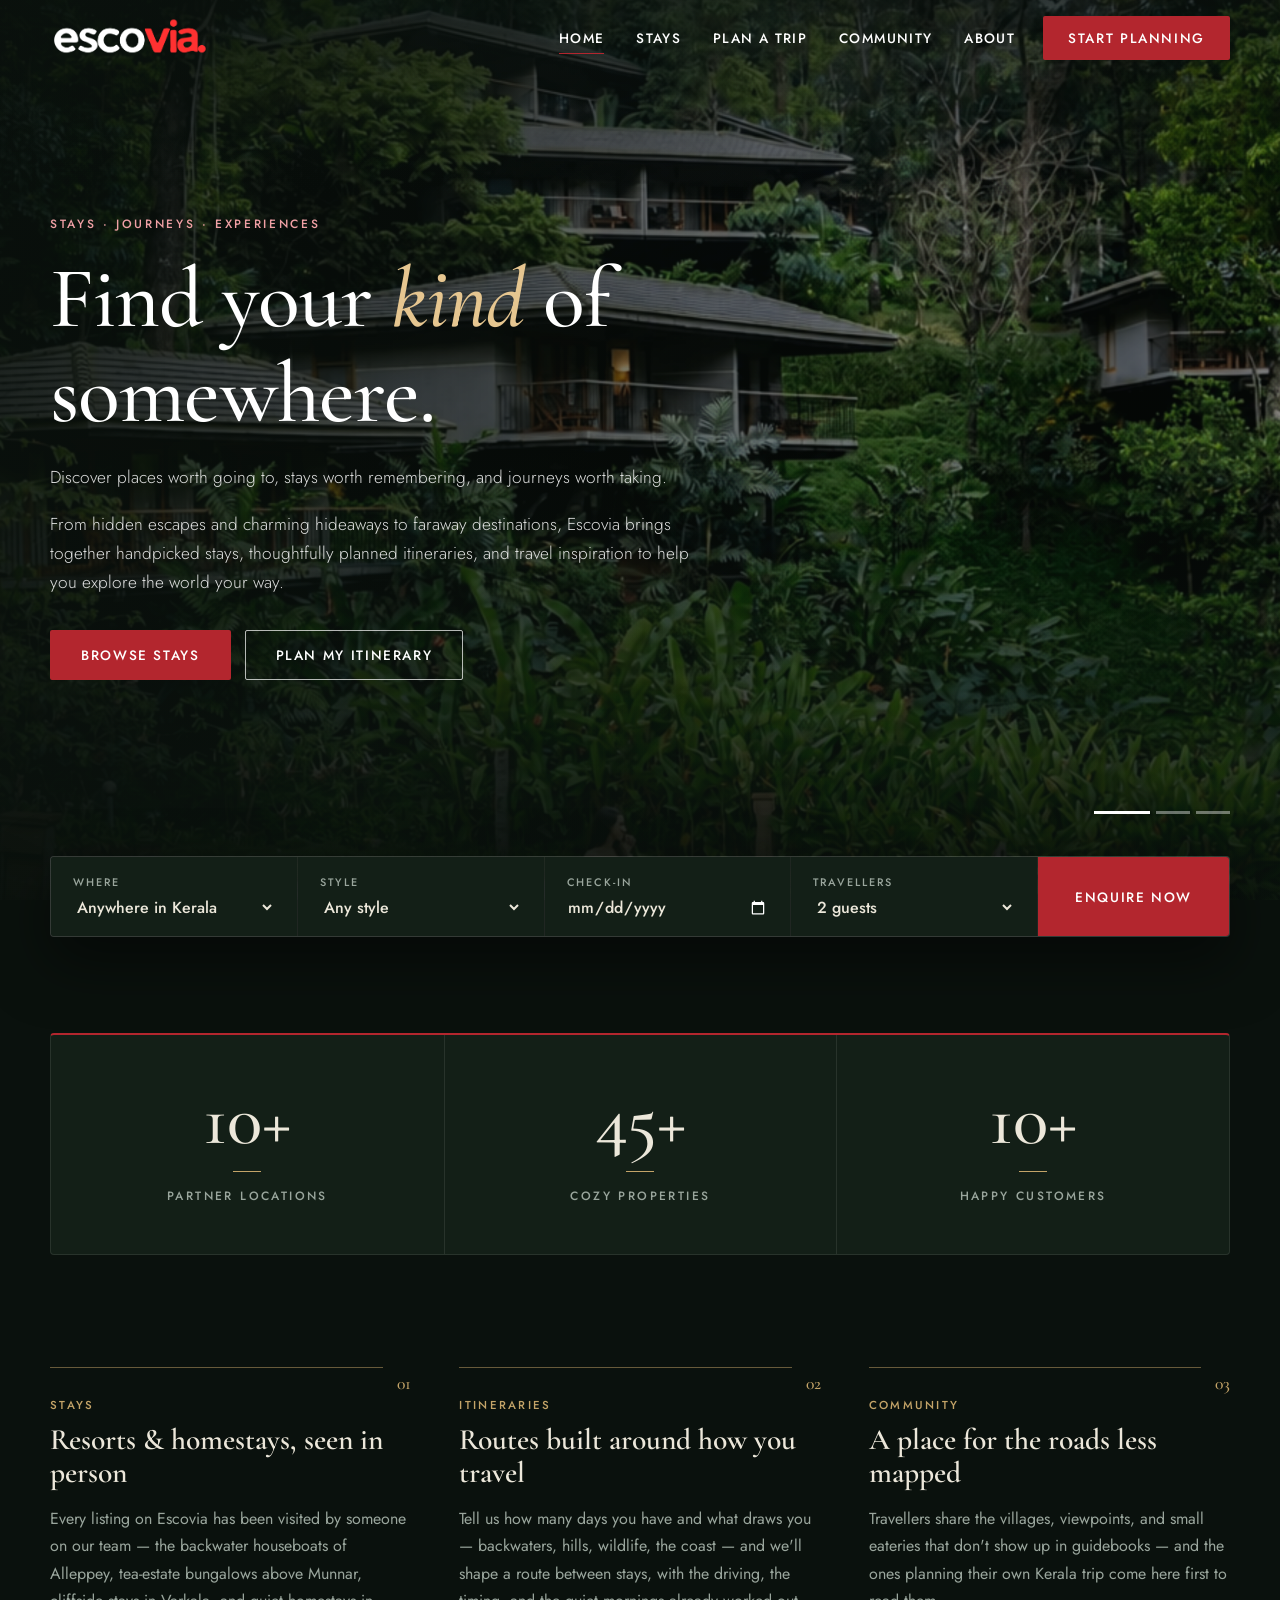
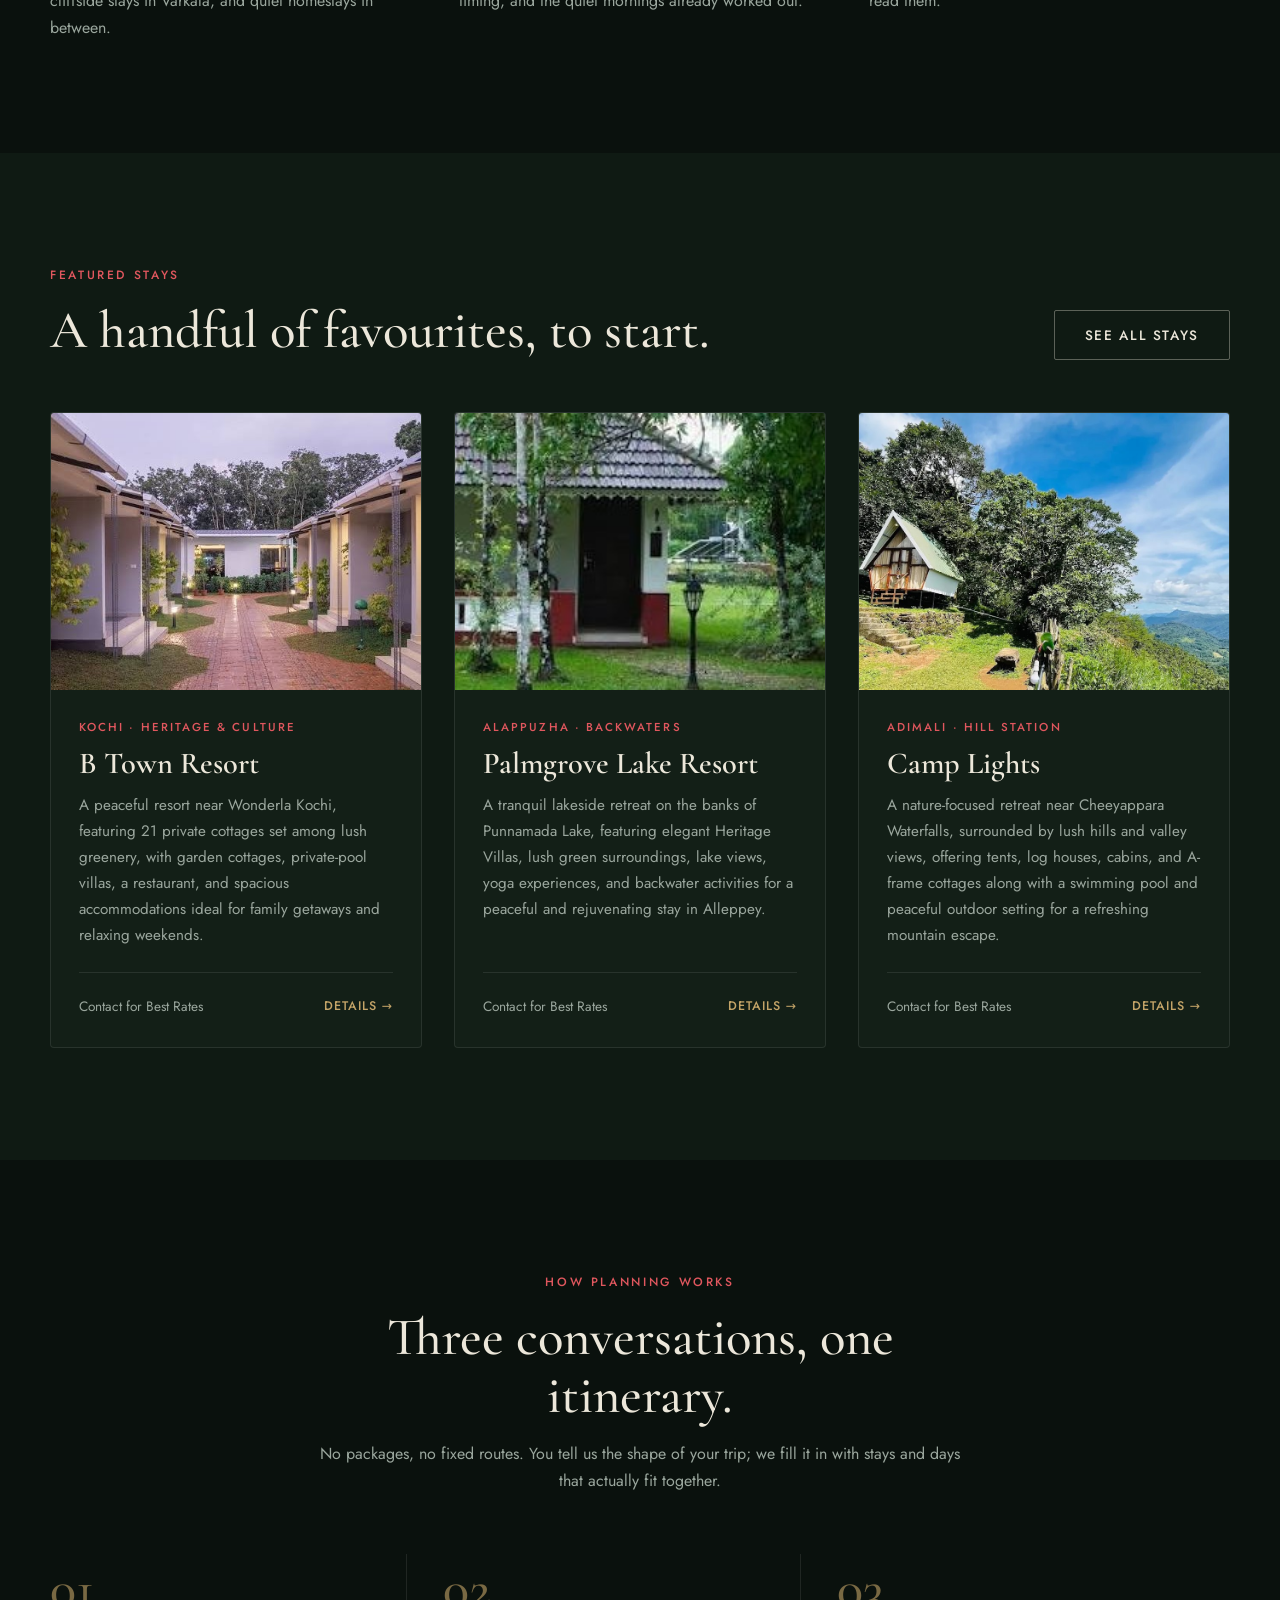
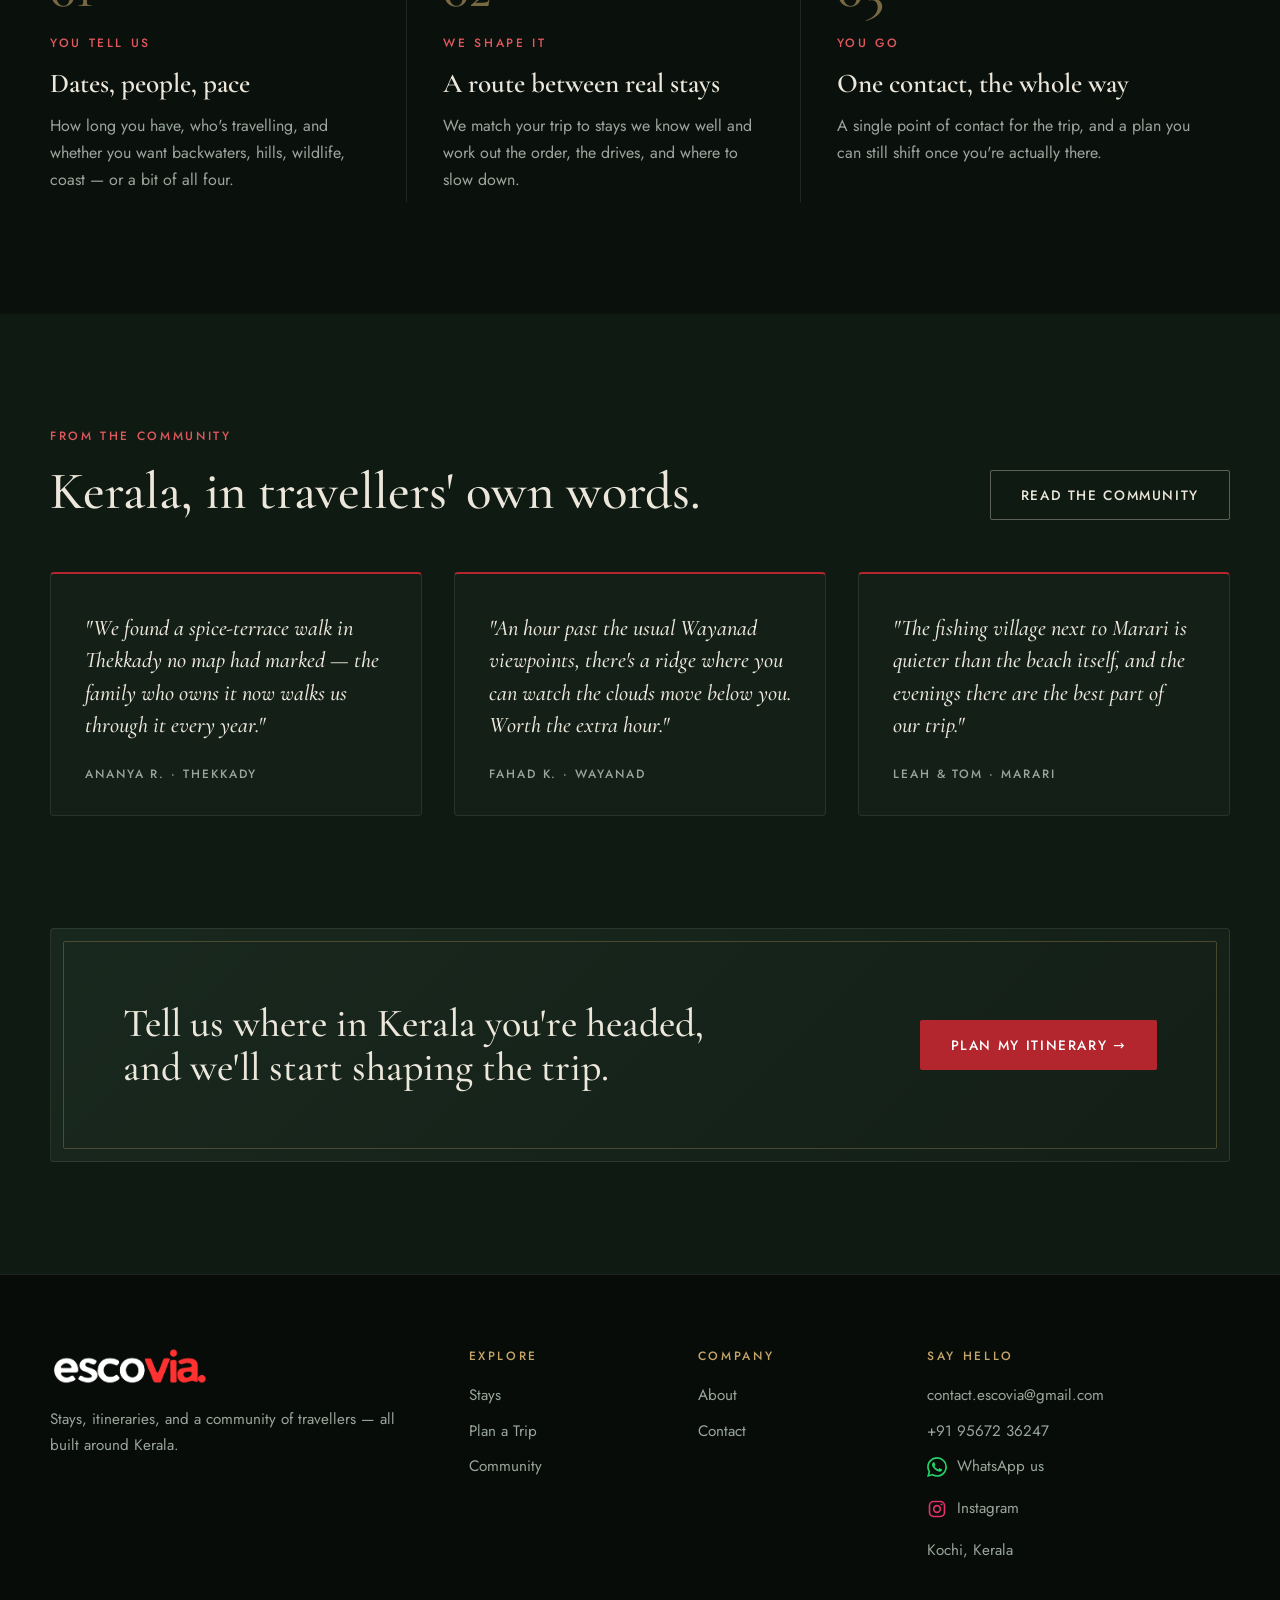
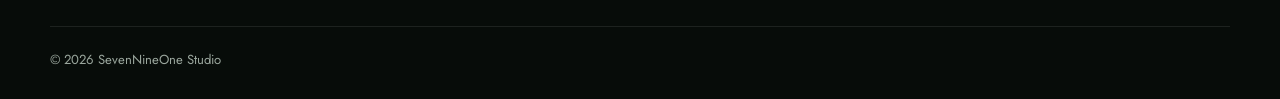
==== index.html @ 8c7f2c84 "Update index.html" ====
<!DOCTYPE html>
<html lang="en">
<head>
<meta charset="UTF-8">
<meta name="viewport" content="width=device-width, initial-scale=1.0">
<title>Escovia — Stays &amp; Itineraries Across Kerala</title>
<meta name="description" content="Handpicked resorts and stays across Kerala, itineraries planned around you, and a growing community of travellers sharing the state's unexplored corners.">
<meta name="theme-color" content="#0a110d">
<link rel="preconnect" href="https://fonts.googleapis.com">
<link rel="preconnect" href="https://fonts.gstatic.com" crossorigin>
<link href="https://fonts.googleapis.com/css2?family=Cormorant+Garamond:ital,wght@0,500;0,600;1,500&family=Jost:wght@400;500;600&display=swap" rel="stylesheet">
<link rel="stylesheet" href="style.css">
<script src="script.js" defer></script>
</head>
<body>

<header class="site-header" id="header">
  <div class="wrap bar">
    <a href="index.html" class="brand"><img src="images/navlogo2.png" alt="Escovia"></a>
    <nav aria-label="Main">
      <ul class="nav-links" id="nav-links">
        <li><a href="index.html" aria-current="page">Home</a></li>
        <li><a href="stays.html">Stays</a></li>
        <li><a href="plan.html">Plan a Trip</a></li>
        <li><a href="community.html">Community</a></li>
        <li><a href="about.html">About</a></li>
        <li class="only-mobile"><a href="plan.html">Start planning →</a></li>
      </ul>
    </nav>
    <a href="plan.html" class="btn btn-solid nav-cta">Start planning</a>
    <button class="nav-toggle" aria-expanded="false" aria-controls="nav-links" aria-label="Toggle menu"><span></span><span></span><span></span></button>
  </div>
</header>

<section class="hero">
  <div class="slides" aria-hidden="true">
    <div class="slide is-active"><img src="images/index1.png" alt="" fetchpriority="high"></div>
    <div class="slide"><img src="images/index2.png" alt="" loading="lazy"></div>
    <div class="slide"><img src="images/index3.png" alt="" loading="lazy"></div>
  </div>
  <div class="hero-shade"></div>

  <div class="wrap hero-copy">
    <p class="eyebrow">Stays · Journeys · Experiences</p>
    <h1>Find your <em>kind</em> of somewhere.</h1>
    <p class="lede">Discover places worth going to, stays worth remembering, and journeys worth taking.</p>
    <p class="lede">From hidden escapes and charming hideaways to faraway destinations, Escovia brings together handpicked stays, thoughtfully planned itineraries, and travel inspiration to help you explore the world your way.</p>
    <div class="actions">
      <a href="stays.html" class="btn btn-solid">Browse stays</a>
      <a href="plan.html" class="btn btn-outline-light">Plan my itinerary</a>
    </div>
  </div>

  <div class="dots" role="tablist" aria-label="Slideshow"></div>
</section>

<div class="wrap finder-wrap">
  <form class="finder" action="plan.html" method="get">
    <label>Where
      <select name="region">
        <option value="">Anywhere in Kerala</option>
        <option>Kochi</option><option>Alleppey</option><option>Munnar</option>
        <option>Kumarakom</option><option>Wayanad</option><option>Varkala</option>
        <option>Vagamon</option><option>Kasargod</option><option>Coorg</option>
        <option>Ooty</option><option>Kodaikanal</option>
      </select>
    </label>
    <label>Style
      <select name="style">
        <option value="">Any style</option>
        <option>Backwaters</option><option>Hills</option><option>Wildlife</option><option>Coast</option>
      </select>
    </label>
    <label>Check-in<input type="date" name="from"></label>
    <label>Travellers
      <select name="guests">
        <option>2 guests</option><option>3–4 guests</option><option>5–8 guests</option><option>9+ guests</option>
      </select>
    </label>
    <button type="submit" class="btn btn-solid">Enquire Now</button>
  </form>
</div>

<section class="stats-sec">
  <div class="wrap">
    <ul class="stats" aria-label="Escovia at a glance">
      <li><strong><span data-count="10">10</span>+</strong><small>Partner locations</small></li>
      <li><strong><span data-count="45">45</span>+</strong><small>Cozy properties</small></li>
      <li><strong><span data-count="10">10</span>+</strong><small>Happy customers</small></li>
    </ul>
  </div>
</section>

<section>
  <div class="wrap">
    <div class="pillars">
      <article class="pillar">
        <span class="num">01</span>
        <p class="tag">Stays</p>
        <h3>Resorts &amp; homestays, seen in person</h3>
        <p>Every listing on Escovia has been visited by someone on our team — the backwater houseboats of Alleppey, tea-estate bungalows above Munnar, cliffside stays in Varkala, and quiet homestays in between.</p>
      </article>
      <article class="pillar">
        <span class="num">02</span>
        <p class="tag">Itineraries</p>
        <h3>Routes built around how you travel</h3>
        <p>Tell us how many days you have and what draws you — backwaters, hills, wildlife, the coast — and we'll shape a route between stays, with the driving, the timing, and the quiet mornings already worked out.</p>
      </article>
      <article class="pillar">
        <span class="num">03</span>
        <p class="tag">Community</p>
        <h3>A place for the roads less mapped</h3>
        <p>Travellers share the villages, viewpoints, and small eateries that don't show up in guidebooks — and the ones planning their own Kerala trip come here first to read them.</p>
      </article>
    </div>
  </div>
</section>

<section class="tinted">
  <div class="wrap">
    <div class="sec-top">
      <div class="sec-head">
        <p class="eyebrow">Featured stays</p>
        <h2>A handful of favourites, to start.</h2>
      </div>
      <a href="stays.html" class="btn btn-outline">See all stays</a>
    </div>

    <div class="cards">
      <article class="card">
        <a href="stays.html" class="card-img"><img src="images/btwonindex.jpg" alt="B Town Resort" loading="lazy"></a>
        <div class="card-body">
          <p class="region">Kochi · Heritage &amp; Culture</p>
          <h3>B Town Resort</h3>
          <p>A peaceful resort near Wonderla Kochi, featuring 21 private cottages set among lush greenery, with garden cottages, private-pool villas, a restaurant, and spacious accommodations ideal for family getaways and relaxing weekends.</p>
          <div class="card-foot"><span>Contact for Best Rates</span><a href="stays.html">Details →</a></div>
        </div>
      </article>

      <article class="card">
        <a href="stays.html" class="card-img"><img src="images/palmgroveindex.jpg" alt="Palmgrove Lake Resort" loading="lazy"></a>
        <div class="card-body">
          <p class="region">Alappuzha · Backwaters</p>
          <h3>Palmgrove Lake Resort</h3>
          <p>A tranquil lakeside retreat on the banks of Punnamada Lake, featuring elegant Heritage Villas, lush green surroundings, lake views, yoga experiences, and backwater activities for a peaceful and rejuvenating stay in Alleppey.</p>
          <div class="card-foot"><span>Contact for Best Rates</span><a href="stays.html">Details →</a></div>
        </div>
      </article>

      <article class="card">
        <a href="stays.html" class="card-img"><img src="images/camplights.jpg" alt="Camp Lights" loading="lazy"></a>
        <div class="card-body">
          <p class="region">Adimali · Hill Station</p>
          <h3>Camp Lights</h3>
          <p>A nature-focused retreat near Cheeyappara Waterfalls, surrounded by lush hills and valley views, offering tents, log houses, cabins, and A-frame cottages along with a swimming pool and peaceful outdoor setting for a refreshing mountain escape.</p>
          <div class="card-foot"><span>Contact for Best Rates</span><a href="stays.html">Details →</a></div>
        </div>
      </article>
    </div>
  </div>
</section>

<section>
  <div class="wrap">
    <div class="sec-head center">
      <p class="eyebrow">How planning works</p>
      <h2>Three conversations, one itinerary.</h2>
      <p>No packages, no fixed routes. You tell us the shape of your trip; we fill it in with stays and days that actually fit together.</p>
    </div>

    <ol class="steps">
      <li>
        <p class="eyebrow">You tell us</p>
        <h3>Dates, people, pace</h3>
        <p>How long you have, who's travelling, and whether you want backwaters, hills, wildlife, coast — or a bit of all four.</p>
      </li>
      <li>
        <p class="eyebrow">We shape it</p>
        <h3>A route between real stays</h3>
        <p>We match your trip to stays we know well and work out the order, the drives, and where to slow down.</p>
      </li>
      <li>
        <p class="eyebrow">You go</p>
        <h3>One contact, the whole way</h3>
        <p>A single point of contact for the trip, and a plan you can still shift once you're actually there.</p>
      </li>
    </ol>
  </div>
</section>

<section class="tinted">
  <div class="wrap">
    <div class="sec-top">
      <div class="sec-head">
        <p class="eyebrow">From the community</p>
        <h2>Kerala, in travellers' own words.</h2>
      </div>
      <a href="community.html" class="btn btn-outline">Read the community</a>
    </div>

    <div class="stories">
      <figure class="story">
        <blockquote>"We found a spice-terrace walk in Thekkady no map had marked — the family who owns it now walks us through it every year."</blockquote>
        <figcaption>Ananya R. · Thekkady</figcaption>
      </figure>
      <figure class="story">
        <blockquote>"An hour past the usual Wayanad viewpoints, there's a ridge where you can watch the clouds move below you. Worth the extra hour."</blockquote>
        <figcaption>Fahad K. · Wayanad</figcaption>
      </figure>
      <figure class="story">
        <blockquote>"The fishing village next to Marari is quieter than the beach itself, and the evenings there are the best part of our trip."</blockquote>
        <figcaption>Leah &amp; Tom · Marari</figcaption>
      </figure>
    </div>
  </div>
</section>

<section class="cta-sec">
  <div class="wrap">
    <div class="cta">
      <h2>Tell us where in Kerala you're headed, and we'll start shaping the trip.</h2>
      <a href="plan.html" class="btn btn-solid">Plan my itinerary →</a>
    </div>
  </div>
</section>

<footer class="site-footer">
  <div class="wrap">
    <div class="foot-grid">
      <div>
        <img src="images/navlogo2.png" alt="Escovia" class="foot-logo">
        <p>Stays, itineraries, and a community of travellers — all built around Kerala.</p>
      </div>
      <div>
        <h4>Explore</h4>
        <ul>
          <li><a href="stays.html">Stays</a></li>
          <li><a href="plan.html">Plan a Trip</a></li>
          <li><a href="community.html">Community</a></li>
        </ul>
      </div>
      <div>
        <h4>Company</h4>
        <ul>
          <li><a href="about.html">About</a></li>
          <li><a href="about.html#contact">Contact</a></li>
        </ul>
      </div>
      <div>
        <h4>Say hello</h4>
        <ul>
          <li><a href="mailto:contact.escovia@gmail.com">contact.escovia@gmail.com</a></li>
          <li><a href="tel:+919567236247">+91 95672 36247</a></li>
          <li><a class="wa" href="https://wa.me/919567236247?text=Hi%20Escovia%2C%20I%27d%20like%20to%20plan%20a%20trip%20in%20Kerala." target="_blank" rel="noopener">WhatsApp us</a></li>
          <li><a class="ig" href="https://www.instagram.com/escovia.in/" target="_blank" rel="noopener noreferrer" aria-label="Escovia on Instagram">Instagram</a></li>
          <li>Kochi, Kerala</li>
        </ul>
      </div>
    </div>
    <div class="foot-bottom">© 2026 SevenNineOne Studio</div>
  </div>
</footer>

</body>
</html>
---- style.css ----
:root {
    color-scheme: dark;
    --bg: #0a110d;
    --bg-2: #0f1a13;
    --surface: #131f17;
    --surface-2: #19281e;
    --nav-dark: rgba(10, 17, 13, .96);
    --text: #ece7da;
    --muted: #9aa69d;
    --line: rgba(255, 255, 255, .09);
    --gold: #c4a468;
    --crimson: #b3262e;
    --crimson-dk: #8f1d24;
    --red-text: #e0575e;
    --serif: "Cormorant Garamond", Georgia, serif;
    --sans: "Jost", system-ui, -apple-system, "Segoe UI", sans-serif;
    --ease: cubic-bezier(.2, .7, .2, 1);
    --header-h: 76px;
  }
  
  *, *::before, *::after { box-sizing: border-box; }
  html { -webkit-text-size-adjust: 100%; scroll-behavior: smooth; scroll-padding-top: var(--header-h); }
  body { margin: 0; overflow-x: clip; font: 400 1rem/1.7 var(--sans); color: var(--text); background: var(--bg); -webkit-font-smoothing: antialiased; }
  [hidden] { display: none !important; }
  img { display: block; max-width: 100%; }
  a { color: inherit; text-decoration: none; }
  ul, ol { list-style: none; margin: 0; padding: 0; }
  h1, h2, h3, h4, p, figure, blockquote { margin: 0; }
  h1, h2, h3 { font-family: var(--serif); font-weight: 600; line-height: 1.1; color: var(--text); overflow-wrap: break-word; }
  p + p { margin-top: 1em; }
  section { padding: clamp(56px, 9vw, 112px) 0; }
  .wrap { width: min(1180px, 100% - 40px); margin-inline: auto; }
  :focus-visible { outline: 2px solid var(--gold); outline-offset: 3px; }
  
  .eyebrow { font-size: .75rem; font-weight: 500; letter-spacing: .22em; text-transform: uppercase; color: var(--red-text); margin-bottom: 1rem; }
  .tag { font-size: .72rem; font-weight: 500; letter-spacing: .2em; text-transform: uppercase; color: var(--gold); }
  
  /* ---------- Buttons ---------- */
  .btn { display: inline-flex; align-items: center; justify-content: center; padding: 14px 30px; font: 500 .85rem var(--sans); letter-spacing: .12em; text-transform: uppercase; border: 1px solid transparent; border-radius: 2px; cursor: pointer; transition: background .3s, color .3s, border-color .3s, transform .3s var(--ease); }
  .btn:hover { transform: translateY(-2px); }
  .btn-solid { background: var(--crimson); color: #fff; }
  .btn-solid:hover { background: var(--crimson-dk); }
  .btn-outline { border-color: rgba(236, 231, 218, .35); color: var(--text); }
  .btn-outline:hover { background: var(--text); border-color: var(--text); color: var(--bg); }
  .btn-outline-light { border-color: rgba(255, 255, 255, .7); color: #fff; }
  .btn-outline-light:hover { background: #fff; color: var(--bg); }
  .text-link { color: var(--gold); border-bottom: 1px solid rgba(196, 164, 104, .4); transition: color .3s, border-color .3s; }
  .text-link:hover { color: #fff; border-color: #fff; }
  
  /* ---------- Header: transparent over the hero, dark after scrolling ---------- */
  .site-header { position: fixed; inset: 0 0 auto; z-index: 50; background: transparent; border-bottom: 1px solid transparent; transition: background .4s var(--ease), box-shadow .4s, border-color .4s; }
  .site-header.solid, .site-header.menu-open { background: var(--nav-dark); -webkit-backdrop-filter: blur(10px); backdrop-filter: blur(10px); border-bottom-color: rgba(196, 164, 104, .22); box-shadow: 0 8px 24px rgba(0, 0, 0, .35); }
  .bar { display: flex; align-items: center; gap: 28px; height: var(--header-h); }
  .brand { flex: none; }
  .brand img { height: 42px; width: auto; }
  nav { margin-left: auto; }
  .nav-links { display: flex; gap: 32px; }
  .nav-links a { position: relative; font-size: .85rem; font-weight: 500; letter-spacing: .1em; text-transform: uppercase; color: #fff; padding: 6px 0; white-space: nowrap; }
  .nav-links a::after { content: ""; position: absolute; left: 0; bottom: 0; width: 100%; height: 1px; background: var(--crimson); transform: scaleX(0); transform-origin: left; transition: transform .4s var(--ease); }
  .nav-links a:hover::after, .nav-links a[aria-current]::after { transform: scaleX(1); }
  .nav-cta { flex: none; padding: 11px 24px; }
  .only-mobile { display: none; }
  .nav-toggle { display: none; margin-left: auto; width: 44px; height: 44px; background: none; border: 0; cursor: pointer; }
  .nav-toggle span { display: block; width: 24px; height: 2px; margin: 5px auto; background: #fff; transition: transform .3s var(--ease), opacity .3s; }
  .nav-toggle[aria-expanded="true"] span:nth-child(1) { transform: translateY(7px) rotate(45deg); }
  .nav-toggle[aria-expanded="true"] span:nth-child(2) { opacity: 0; }
  .nav-toggle[aria-expanded="true"] span:nth-child(3) { transform: translateY(-7px) rotate(-45deg); }
  
  /* ---------- Home hero ---------- */
  .hero { position: relative; isolation: isolate; min-height: 100vh; min-height: 100svh; padding: calc(var(--header-h) + 48px) 0 130px; display: flex; flex-direction: column; justify-content: center; color: #fff; background: var(--bg); overflow: hidden; }
  .slides, .slide, .slide img { position: absolute; inset: 0; width: 100%; height: 100%; }
  .slides { overflow: hidden; }
  .slide { opacity: 0; overflow: hidden; transition: opacity 1.6s ease; }
  .slide img { object-fit: cover; object-position: center; }
  .slide.is-active { opacity: 1; z-index: 1; }
  .slide.is-active img { animation: drift 10s ease-out forwards; }
  @keyframes drift { from { transform: scale(1); } to { transform: scale(1.12); } }
  .hero-shade { position: absolute; inset: 0; z-index: 2; pointer-events: none; background: linear-gradient(180deg, rgba(10,17,13,.7), transparent 22%), linear-gradient(90deg, rgba(10,17,13,.88), rgba(10,17,13,.4) 70%), linear-gradient(0deg, rgba(10,17,13,.9), transparent 50%); }
  .hero > .wrap { position: relative; z-index: 3; }
  .hero-copy > * { max-width: 660px; animation: rise 1s var(--ease) both; }
  .hero-copy > :nth-child(2) { animation-delay: .1s; }
  .hero-copy > :nth-child(3) { animation-delay: .2s; }
  .hero-copy > :nth-child(4) { animation-delay: .3s; }
  .hero-copy > :nth-child(5) { animation-delay: .4s; }
  @keyframes rise { from { opacity: 0; transform: translateY(26px); } }
  .hero .eyebrow { color: #f0a0a5; }
  .hero h1 { color: #fff; font-size: clamp(2.4rem, 7vw, 5.4rem); font-weight: 500; letter-spacing: -.01em; margin-bottom: 1.4rem; }
  .hero h1 em { color: #e6c690; }
  .lede { font-size: 1.08rem; color: rgba(255, 255, 255, .86); font-weight: 300; }
  .actions { display: flex; flex-wrap: wrap; gap: 14px; margin-top: 2rem; }
  
  .dots { position: absolute; z-index: 4; right: max(20px, calc((100% - 1180px) / 2)); bottom: 74px; display: flex; gap: 6px; }
  .dots button { width: 34px; height: 27px; padding: 12px 0; border: 0; background: rgba(255, 255, 255, .4); background-clip: content-box; cursor: pointer; transition: width .4s var(--ease), background .3s; }
  .dots button.is-active { width: 56px; background: #fff; background-clip: content-box; }
  
  /* ---------- Finder bar (in the page flow, overlapping the hero) ---------- */
  .finder-wrap { position: relative; z-index: 5; margin-top: -44px; }
  .finder { display: grid; grid-template-columns: repeat(4, minmax(0, 1fr)) auto; gap: 1px; background: var(--line); border: 1px solid var(--line); border-radius: 4px; box-shadow: 0 24px 60px rgba(0, 0, 0, .5); overflow: hidden; }
  .finder label { display: flex; flex-direction: column; gap: 4px; min-width: 0; padding: 16px 22px; background: var(--surface); font-size: .68rem; font-weight: 500; letter-spacing: .18em; text-transform: uppercase; color: var(--muted); }
  .finder select, .finder input { width: 100%; min-width: 0; border: 0; padding: 0; font: 500 1rem var(--sans); color: var(--text); background: transparent; letter-spacing: 0; text-transform: none; outline: none; }
  .finder select option { background: var(--surface); color: var(--text); }
  .finder .btn { border-radius: 0; padding-inline: 36px; }
  
  /* ---------- Stats ---------- */
  .stats-sec { padding: clamp(56px, 8vw, 96px) 0 0; }
  .stats { display: grid; grid-template-columns: repeat(3, 1fr); background: var(--surface); border: 1px solid var(--line); border-top: 2px solid var(--crimson); border-radius: 4px; }
  .stats li { padding: clamp(24px, 4vw, 48px) 16px; text-align: center; }
  .stats li + li { border-left: 1px solid var(--line); }
  .stats strong { display: block; font: 500 clamp(2.2rem, 6vw, 4.6rem)/1 var(--serif); color: var(--text); }
  .stats strong::after { content: ""; display: block; width: 28px; height: 1px; margin: 14px auto 0; background: var(--gold); }
  .stats small { display: block; margin-top: 14px; font-size: .75rem; font-weight: 500; letter-spacing: .2em; text-transform: uppercase; color: var(--muted); }
  
  /* ---------- Pillars ---------- */
  .pillars { display: grid; grid-template-columns: repeat(auto-fit, minmax(min(270px, 100%), 1fr)); gap: 48px; }
  .pillar { position: relative; padding-top: 28px; border-top: 1px solid rgba(196, 164, 104, .5); }
  .num { position: absolute; top: -1px; right: 0; padding: 6px 0 0 14px; font: 500 1.1rem var(--serif); color: var(--gold); background: var(--bg); }
  .pillar h3 { font-size: 1.85rem; margin: .5rem 0 1rem; }
  .pillar p:last-child { color: var(--muted); }
  
  /* ---------- Section headings ---------- */
  .tinted { background: var(--bg-2); }
  .sec-top { display: flex; justify-content: space-between; align-items: flex-end; gap: 24px; flex-wrap: wrap; margin-bottom: 52px; }
  .sec-head h2 { font-size: clamp(2rem, 4.5vw, 3.3rem); font-weight: 500; }
  .sec-head p:last-child:not(.eyebrow) { color: var(--muted); margin-top: 1rem; }
  .sec-head.center { text-align: center; max-width: 640px; margin: 0 auto 60px; }
  
  /* ---------- Cards ---------- */
  .cards { display: grid; grid-template-columns: repeat(auto-fit, minmax(min(300px, 100%), 1fr)); gap: 32px; }
  .card { display: flex; flex-direction: column; background: var(--surface); border: 1px solid var(--line); border-radius: 4px; overflow: hidden; transition: transform .5s var(--ease), box-shadow .5s var(--ease), border-color .5s; }
  .card:hover { transform: translateY(-8px); border-color: rgba(196, 164, 104, .4); box-shadow: 0 24px 50px rgba(0, 0, 0, .45); }
  .card-img { display: block; aspect-ratio: 4 / 3; overflow: hidden; }
  .card-img img { width: 100%; height: 100%; object-fit: cover; transition: transform 1s var(--ease); }
  .card:hover .card-img img { transform: scale(1.07); }
  .card-body { display: flex; flex-direction: column; flex: 1; padding: 28px; }
  .region { font-size: .72rem; font-weight: 500; letter-spacing: .18em; text-transform: uppercase; color: var(--red-text); margin-bottom: .6rem; }
  .card h3 { font-size: 1.9rem; margin-bottom: .8rem; }
  .card-body > p:not(.region) { color: var(--muted); font-size: .95rem; margin-bottom: 24px; }
  .card-foot { margin-top: auto; padding-top: 22px; display: flex; justify-content: space-between; align-items: center; gap: 12px; font-size: .85rem; border-top: 1px solid var(--line); }
  .card-foot span { color: var(--muted); }
  .card-foot a { font-weight: 500; letter-spacing: .08em; text-transform: uppercase; font-size: .78rem; color: var(--gold); white-space: nowrap; transition: color .3s; }
  .card-foot a:hover { color: #fff; }
  
  /* ---------- Steps ---------- */
  .steps { display: grid; grid-template-columns: repeat(auto-fit, minmax(min(250px, 100%), 1fr)); counter-reset: s; }
  .steps li { counter-increment: s; position: relative; padding: 8px 36px 8px 0; margin-right: 36px; border-right: 1px solid var(--line); }
  .steps li:last-child { border: 0; margin: 0; }
  .steps li::before { content: counter(s, decimal-leading-zero); display: block; font: 500 3.4rem/1 var(--serif); color: var(--gold); opacity: .6; margin-bottom: 1rem; }
  .steps h3 { font-size: 1.7rem; margin-bottom: .8rem; }
  .steps p:last-child { color: var(--muted); }
  
  /* ---------- Stories ---------- */
  .stories { display: grid; grid-template-columns: repeat(auto-fit, minmax(min(280px, 100%), 1fr)); gap: 32px; }
  .story { padding: 38px 34px 30px; background: var(--surface); border: 1px solid var(--line); border-top: 2px solid var(--crimson); border-radius: 4px; }
  .story blockquote { font: italic 500 1.4rem/1.45 var(--serif); color: var(--text); }
  .story figcaption { margin-top: 1.4rem; font-size: .75rem; font-weight: 500; letter-spacing: .16em; text-transform: uppercase; color: var(--muted); }
  .listing .story { transition: transform .5s var(--ease), border-color .5s; animation: rise .6s var(--ease) backwards; }
  .listing .story:hover { transform: translateY(-6px); border-color: rgba(196, 164, 104, .4); }
  
  /* ---------- CTA ---------- */
  .cta-sec { padding-top: 0; background: var(--bg-2); }
  .cta { display: flex; align-items: center; justify-content: space-between; gap: 32px; flex-wrap: wrap; padding: clamp(32px, 6vw, 72px); background: linear-gradient(135deg, var(--surface-2), var(--surface)); border: 1px solid var(--line); border-radius: 4px; position: relative; }
  .cta::after { content: ""; position: absolute; inset: 12px; border: 1px solid rgba(196, 164, 104, .3); border-radius: 2px; pointer-events: none; }
  .cta h2 { max-width: 640px; font-size: clamp(1.6rem, 3.4vw, 2.5rem); font-weight: 500; }
  
  /* ---------- Footer ---------- */
  .site-footer { background: #070c09; color: var(--muted); padding: 72px 0 28px; font-size: .95rem; border-top: 1px solid var(--line); }
  .foot-grid { display: grid; grid-template-columns: 2fr 1fr 1fr 1.6fr; gap: 40px; }
  .foot-logo { height: 42px; width: auto; margin-bottom: 18px; }
  .site-footer h4 { margin-bottom: 18px; font: 500 .75rem var(--sans); letter-spacing: .22em; text-transform: uppercase; color: var(--gold); }
  .site-footer li { margin-bottom: 10px; overflow-wrap: anywhere; }
  .site-footer a { transition: color .3s; }
  .site-footer a:hover { color: #fff; }
  .foot-bottom { margin-top: 52px; padding-top: 22px; border-top: 1px solid var(--line); font-size: .82rem; }
  
  /* ---------- WhatsApp link (icon drawn in CSS) ---------- */
  .wa { display: inline-flex; align-items: center; gap: 10px; }
  .wa::before { content: ""; width: 20px; height: 20px; flex: none; background: #25d366; transition: transform .3s var(--ease);
    -webkit-mask: url("data:image/svg+xml;utf8,%3Csvg xmlns='http://www.w3.org/2000/svg' viewBox='0 0 24 24'%3E%3Cpath d='M17.472 14.382c-.297-.149-1.758-.867-2.03-.967-.273-.099-.471-.148-.67.15-.197.297-.767.966-.94 1.164-.173.199-.347.223-.644.075-.297-.15-1.255-.463-2.39-1.475-.883-.788-1.48-1.761-1.653-2.059-.173-.297-.018-.458.13-.606.134-.133.298-.347.446-.52.149-.174.198-.298.298-.497.099-.198.05-.371-.025-.52-.075-.149-.669-1.612-.916-2.207-.242-.579-.487-.5-.669-.51-.173-.008-.371-.01-.57-.01-.198 0-.52.074-.792.372-.272.297-1.04 1.016-1.04 2.479 0 1.462 1.065 2.875 1.213 3.074.149.198 2.096 3.2 5.077 4.487.709.306 1.262.489 1.694.625.712.227 1.36.195 1.871.118.571-.085 1.758-.719 2.006-1.413.248-.694.248-1.289.173-1.413-.074-.124-.272-.198-.57-.347m-5.421 7.403h-.004a9.87 9.87 0 01-5.031-1.378l-.361-.214-3.741.982.998-3.648-.235-.374a9.86 9.86 0 01-1.51-5.26c.001-5.45 4.436-9.884 9.888-9.884 2.64 0 5.122 1.03 6.988 2.898a9.825 9.825 0 012.893 6.994c-.003 5.45-4.437 9.884-9.885 9.884m8.413-18.297A11.815 11.815 0 0012.05 0C5.495 0 .16 5.335.157 11.892c0 2.096.547 4.142 1.588 5.945L.057 24l6.305-1.654a11.882 11.882 0 005.683 1.448h.005c6.554 0 11.89-5.335 11.893-11.893a11.821 11.821 0 00-3.48-8.413Z'/%3E%3C/svg%3E") center / contain no-repeat;
    mask: url("data:image/svg+xml;utf8,%3Csvg xmlns='http://www.w3.org/2000/svg' viewBox='0 0 24 24'%3E%3Cpath d='M17.472 14.382c-.297-.149-1.758-.867-2.03-.967-.273-.099-.471-.148-.67.15-.197.297-.767.966-.94 1.164-.173.199-.347.223-.644.075-.297-.15-1.255-.463-2.39-1.475-.883-.788-1.48-1.761-1.653-2.059-.173-.297-.018-.458.13-.606.134-.133.298-.347.446-.52.149-.174.198-.298.298-.497.099-.198.05-.371-.025-.52-.075-.149-.669-1.612-.916-2.207-.242-.579-.487-.5-.669-.51-.173-.008-.371-.01-.57-.01-.198 0-.52.074-.792.372-.272.297-1.04 1.016-1.04 2.479 0 1.462 1.065 2.875 1.213 3.074.149.198 2.096 3.2 5.077 4.487.709.306 1.262.489 1.694.625.712.227 1.36.195 1.871.118.571-.085 1.758-.719 2.006-1.413.248-.694.248-1.289.173-1.413-.074-.124-.272-.198-.57-.347m-5.421 7.403h-.004a9.87 9.87 0 01-5.031-1.378l-.361-.214-3.741.982.998-3.648-.235-.374a9.86 9.86 0 01-1.51-5.26c.001-5.45 4.436-9.884 9.888-9.884 2.64 0 5.122 1.03 6.988 2.898a9.825 9.825 0 012.893 6.994c-.003 5.45-4.437 9.884-9.885 9.884m8.413-18.297A11.815 11.815 0 0012.05 0C5.495 0 .16 5.335.157 11.892c0 2.096.547 4.142 1.588 5.945L.057 24l6.305-1.654a11.882 11.882 0 005.683 1.448h.005c6.554 0 11.89-5.335 11.893-11.893a11.821 11.821 0 00-3.48-8.413Z'/%3E%3C/svg%3E") center / contain no-repeat; }
  .wa:hover::before { transform: scale(1.12); }
  
  /* ---------- Scroll reveal ---------- */
  .reveal { opacity: 0; transform: translateY(28px); transition: opacity .9s var(--ease), transform .9s var(--ease); }
  .reveal.in { opacity: 1; transform: none; }
  .cards .reveal:nth-child(2), .pillars .reveal:nth-child(2), .stories .reveal:nth-child(2), .steps .reveal:nth-child(2) { transition-delay: .12s; }
  .cards .reveal:nth-child(3), .pillars .reveal:nth-child(3), .stories .reveal:nth-child(3), .steps .reveal:nth-child(3) { transition-delay: .24s; }
  
  /* ---------- Inner page hero + filters ---------- */
  .page-hero { padding: calc(var(--header-h) + 90px) 0 72px; background: radial-gradient(ellipse at 85% 0%, rgba(179, 38, 46, .18), transparent 55%), radial-gradient(ellipse at 10% 100%, rgba(196, 164, 104, .1), transparent 50%), var(--bg-2); border-bottom: 1px solid var(--line); }
  .page-hero h1 { font-size: clamp(2.1rem, 5.5vw, 4.4rem); font-weight: 500; max-width: 820px; margin-bottom: 1.2rem; }
  .page-hero .lede { max-width: 600px; }
  .filter-bar { padding: 28px 0 0; }
  .chip-row { display: flex; flex-wrap: wrap; gap: 10px; }
  .chip { padding: 10px 18px; font: 500 .75rem var(--sans); letter-spacing: .12em; text-transform: uppercase; color: var(--muted); background: transparent; border: 1px solid var(--line); border-radius: 99px; cursor: pointer; transition: color .3s, border-color .3s, background .3s; }
  .chip:hover { color: var(--text); border-color: rgba(196, 164, 104, .55); }
  .chip[aria-pressed="true"] { background: var(--crimson); border-color: var(--crimson); color: #fff; }
  .listing { padding-top: 0; }
  .result-count { margin: 36px 0 28px; font-size: .78rem; font-weight: 500; letter-spacing: .18em; text-transform: uppercase; color: var(--muted); }
  .listing .card { animation: rise .6s var(--ease) backwards; }
  
  /* ---------- Forms ---------- */
  .form-card { padding: clamp(24px, 4vw, 48px); background: var(--surface); border: 1px solid var(--line); border-top: 2px solid var(--crimson); border-radius: 4px; min-width: 0; }
  .form-card form { display: grid; gap: 28px; }
  .form-title { font-size: 1.7rem; font-weight: 500; }
  .field-row { display: grid; grid-template-columns: repeat(2, minmax(0, 1fr)); gap: 28px; }
  .field { display: flex; flex-direction: column; gap: 6px; min-width: 0; margin: 0; padding: 0; border: 0; }
  .field label, .field legend { padding: 0; font-size: .7rem; font-weight: 500; letter-spacing: .18em; text-transform: uppercase; color: var(--muted); }
  .field input:not([type="checkbox"]), .field select, .field textarea { width: 100%; min-width: 0; padding: 10px 0; font: 400 1rem var(--sans); color: var(--text); background: transparent; border: 0; border-bottom: 1px solid rgba(255, 255, 255, .18); border-radius: 0; outline: none; transition: border-color .3s; }
  .field textarea { resize: vertical; min-height: 96px; line-height: 1.6; }
  .field input::placeholder, .field textarea::placeholder { color: rgba(154, 166, 157, .55); }
  .field input:focus, .field select:focus, .field textarea:focus { border-bottom-color: var(--gold); }
  .field select option { background: var(--surface); color: var(--text); }
  .field input:user-invalid { border-bottom-color: var(--red-text); }
  .opts { display: flex; flex-wrap: wrap; gap: 10px; margin-top: 6px; }
  .opt { position: relative; cursor: pointer; }
  .opt input { position: absolute; opacity: 0; inset: 0; margin: 0; cursor: pointer; }
  .opt span { display: inline-block; padding: 10px 18px; font-size: .78rem; font-weight: 500; letter-spacing: .1em; text-transform: uppercase; color: var(--muted); border: 1px solid var(--line); border-radius: 99px; transition: color .3s, border-color .3s, background .3s; }
  .opt:hover span { color: var(--text); border-color: rgba(196, 164, 104, .55); }
  .opt input:checked + span { background: var(--crimson); border-color: var(--crimson); color: #fff; }
  .opt input:focus-visible + span { outline: 2px solid var(--gold); outline-offset: 3px; }
  .form-actions { display: flex; align-items: center; gap: 20px; flex-wrap: wrap; margin-top: 4px; }
  .form-actions .btn:disabled { opacity: .6; cursor: wait; transform: none; }
  .form-status { font-size: .9rem; color: var(--muted); }
  .form-status.error { color: var(--red-text); }
  .hp { position: absolute; left: -9999px; width: 1px; height: 1px; opacity: 0; }
  .thanks { text-align: center; padding: clamp(24px, 5vw, 56px) 0; }
  .tick { display: inline-grid; place-items: center; width: 56px; height: 56px; margin-bottom: 20px; font-size: 1.4rem; color: var(--gold); border: 1px solid var(--gold); border-radius: 50%; }
  .thanks h2 { font-size: clamp(1.8rem, 3.5vw, 2.4rem); font-weight: 500; margin-bottom: 1rem; }
  .thanks p { max-width: 460px; margin: 0 auto 28px; color: var(--muted); }
  .thanks p a, .side-note a { color: var(--gold); }
  .thanks p a:hover, .side-note a:hover { color: #fff; }
  
  /* ---------- Plan a trip ---------- */
  .plan-sec { padding-top: clamp(40px, 7vw, 80px); }
  .plan-grid { display: grid; grid-template-columns: minmax(0, 1.25fr) minmax(0, .75fr); gap: clamp(36px, 6vw, 80px); align-items: start; }
  .plan-side { position: sticky; top: calc(var(--header-h) + 32px); }
  .plan-steps { counter-reset: p; margin: 8px 0 36px; }
  .plan-steps li { counter-increment: p; position: relative; padding: 0 0 32px 56px; }
  .plan-steps li::before { content: counter(p, decimal-leading-zero); position: absolute; left: 0; top: 0; font: 500 1.5rem/1 var(--serif); color: var(--gold); }
  .plan-steps li:not(:last-child)::after { content: ""; position: absolute; left: 12px; top: 34px; bottom: 6px; width: 1px; background: linear-gradient(var(--gold), transparent); opacity: .45; }
  .plan-steps h3 { font-size: 1.5rem; font-weight: 500; margin-bottom: .4rem; }
  .plan-steps p { color: var(--muted); font-size: .95rem; }
  .side-note { padding-top: 24px; border-top: 1px solid var(--line); font-size: .9rem; color: var(--muted); overflow-wrap: anywhere; }
  .side-note .wa { margin-top: 6px; font-weight: 500; }
  
  /* ---------- Community + About ---------- */
  .split { display: grid; grid-template-columns: repeat(2, minmax(0, 1fr)); gap: clamp(36px, 6vw, 80px); align-items: start; }
  .split-contact { grid-template-columns: minmax(0, .9fr) minmax(0, 1.1fr); }
  .split-title { font-size: clamp(1.9rem, 4vw, 3rem); font-weight: 500; margin-bottom: 1rem; }
  .split-text { color: var(--muted); max-width: 460px; }
  .perks { display: grid; grid-template-columns: repeat(2, minmax(0, 1fr)); gap: 32px 28px; margin-top: 44px; }
  .perks li { position: relative; padding-top: 22px; border-top: 1px solid rgba(196, 164, 104, .5); }
  .perks .num { padding: 4px 0 0 12px; font-size: 1rem; background: var(--bg-2); }
  .perks h3 { font-size: 1.45rem; font-weight: 500; margin-bottom: .4rem; }
  .perks p { color: var(--muted); font-size: .92rem; }
  .contact-list { margin-top: 36px; max-width: 420px; }
  .contact-list li { display: flex; flex-direction: column; gap: 2px; padding: 16px 0; border-top: 1px solid var(--line); }
  .contact-list li:last-child { border-bottom: 1px solid var(--line); }
  .contact-list small { font-size: .68rem; font-weight: 500; letter-spacing: .2em; text-transform: uppercase; color: var(--gold); }
  .contact-list a, .contact-list span { font-size: 1.02rem; color: var(--text); overflow-wrap: anywhere; transition: color .3s; }
  .contact-list a:hover { color: var(--gold); }
  #contact { scroll-margin-top: var(--header-h); }
  
  /* =====================================================
     RESPONSIVE
     ===================================================== */
  
  /* Tablets and landscape phones */
  @media (max-width: 1024px) {
    .nav-toggle { display: block; }
    .nav-cta { display: none; }
    .only-mobile { display: block; }
    nav { position: absolute; top: var(--header-h); left: 0; right: 0; margin: 0; }
    .nav-links { display: none; flex-direction: column; gap: 0; max-height: calc(100vh - var(--header-h)); max-height: calc(100svh - var(--header-h)); overflow-y: auto; padding: 8px 20px 20px; background: var(--nav-dark); box-shadow: 0 20px 30px rgba(0, 0, 0, .4); }
    .nav-links.open { display: flex; }
    .nav-links a { display: block; padding: 14px 0; border-bottom: 1px solid var(--line); }
    .nav-links a::after { display: none; }
    .nav-links a[aria-current] { color: var(--gold); }
  
    .hero-shade { background: linear-gradient(180deg, rgba(10,17,13,.7), transparent 22%), linear-gradient(0deg, rgba(10,17,13,.9), rgba(10,17,13,.55)); }
    .finder { grid-template-columns: repeat(2, minmax(0, 1fr)); }
    .finder .btn { grid-column: 1 / -1; padding-block: 18px; }
  
    .steps { grid-template-columns: 1fr; gap: 28px; }
    .steps li { border: 0; margin: 0; padding: 0; }
    .split, .split-contact, .plan-grid { grid-template-columns: 1fr; }
    .plan-side { position: static; }
    .foot-grid { grid-template-columns: 1fr 1fr; }
    .page-hero { padding-top: calc(var(--header-h) + 56px); }
  
    .filter-bar { position: sticky; top: var(--header-h); z-index: 40; padding: 14px 0; background: var(--nav-dark); -webkit-backdrop-filter: blur(10px); backdrop-filter: blur(10px); border-bottom: 1px solid var(--line); }
    .chip-row { flex-wrap: nowrap; overflow-x: auto; scrollbar-width: none; -webkit-overflow-scrolling: touch; }
    .chip-row::-webkit-scrollbar { display: none; }
    .chip { flex: none; }
  }
  
  /* Phones */
  @media (max-width: 600px) {
    :root { --header-h: 68px; }
    .brand img { height: 36px; }
    .hero { padding-bottom: 110px; }
    .actions .btn { flex: 1 1 100%; }
    .dots { right: 20px; bottom: 70px; }
  
    .finder { grid-template-columns: 1fr; }
    .finder label { padding: 14px 18px; }
    .finder-wrap { margin-top: -36px; }
  
    .stats li { padding: 22px 6px; }
    .stats small { font-size: .6rem; letter-spacing: .1em; margin-top: 10px; }
  
    .sec-top { margin-bottom: 36px; }
    .sec-head.center { margin-bottom: 40px; }
    .pillars { gap: 40px; }
    .card-body { padding: 22px; }
    .story { padding: 30px 24px 24px; }
    .cta .btn { width: 100%; }
  
    .field-row, .perks { grid-template-columns: 1fr; }
    .form-actions .btn { width: 100%; }
    .foot-grid { grid-template-columns: 1fr; gap: 32px; }
    .site-footer { padding-top: 56px; }
  }
  
  @media (prefers-reduced-motion: reduce) {
    *, *::before, *::after { animation: none !important; transition: none !important; }
    html { scroll-behavior: auto; }
  }



  /* Instagram link (icon drawn in CSS) */
.ig { display: inline-flex; align-items: center; gap: 10px; }
.ig::before { content: ""; width: 20px; height: 20px; flex: none; background: #e1306c; transition: transform .3s var(--ease);
  -webkit-mask: url("data:image/svg+xml;utf8,%3Csvg xmlns='http://www.w3.org/2000/svg' viewBox='0 0 24 24'%3E%3Crect x='3' y='3' width='18' height='18' rx='5' fill='none' stroke='black' stroke-width='2'/%3E%3Ccircle cx='12' cy='12' r='4' fill='none' stroke='black' stroke-width='2'/%3E%3Ccircle cx='17.4' cy='6.6' r='1.3' fill='black'/%3E%3C/svg%3E") center / contain no-repeat;
  mask: url("data:image/svg+xml;utf8,%3Csvg xmlns='http://www.w3.org/2000/svg' viewBox='0 0 24 24'%3E%3Crect x='3' y='3' width='18' height='18' rx='5' fill='none' stroke='black' stroke-width='2'/%3E%3Ccircle cx='12' cy='12' r='4' fill='none' stroke='black' stroke-width='2'/%3E%3Ccircle cx='17.4' cy='6.6' r='1.3' fill='black'/%3E%3C/svg%3E") center / contain no-repeat; }
.ig:hover::before { transform: scale(1.12); }
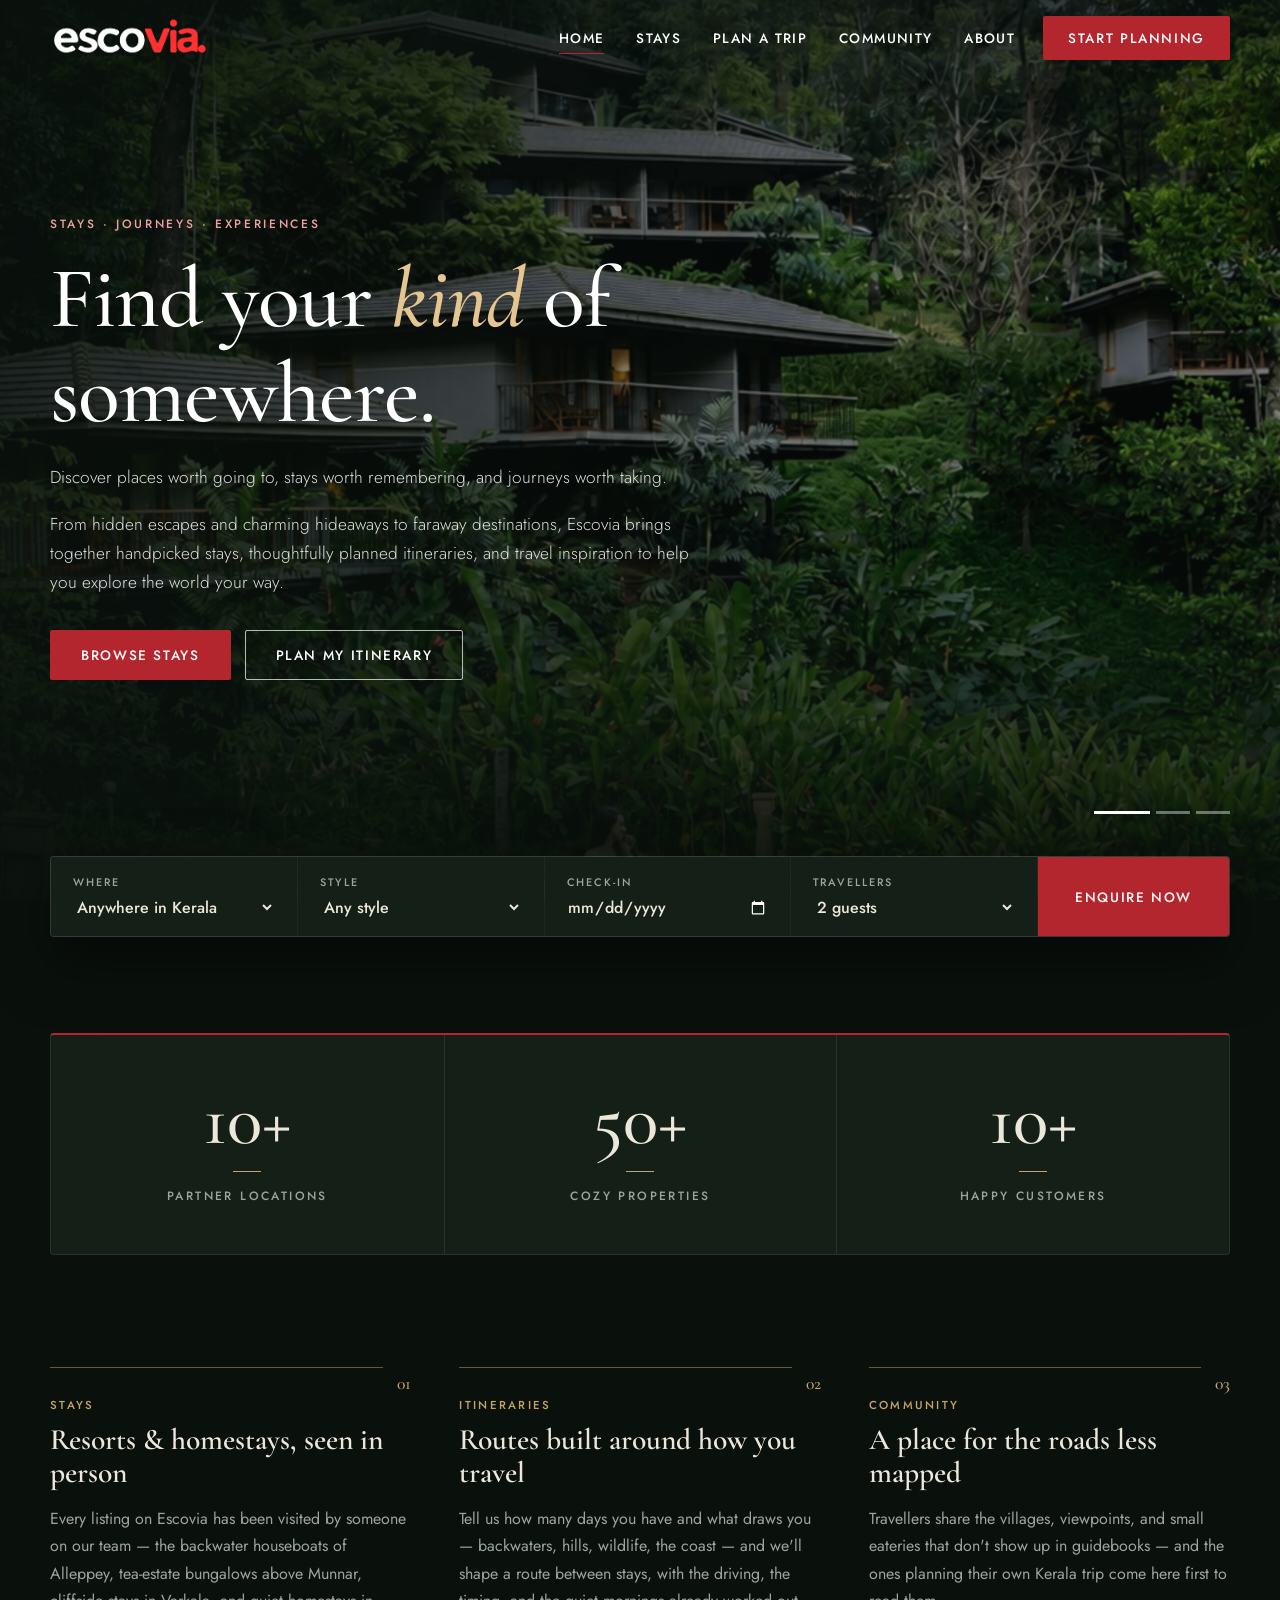
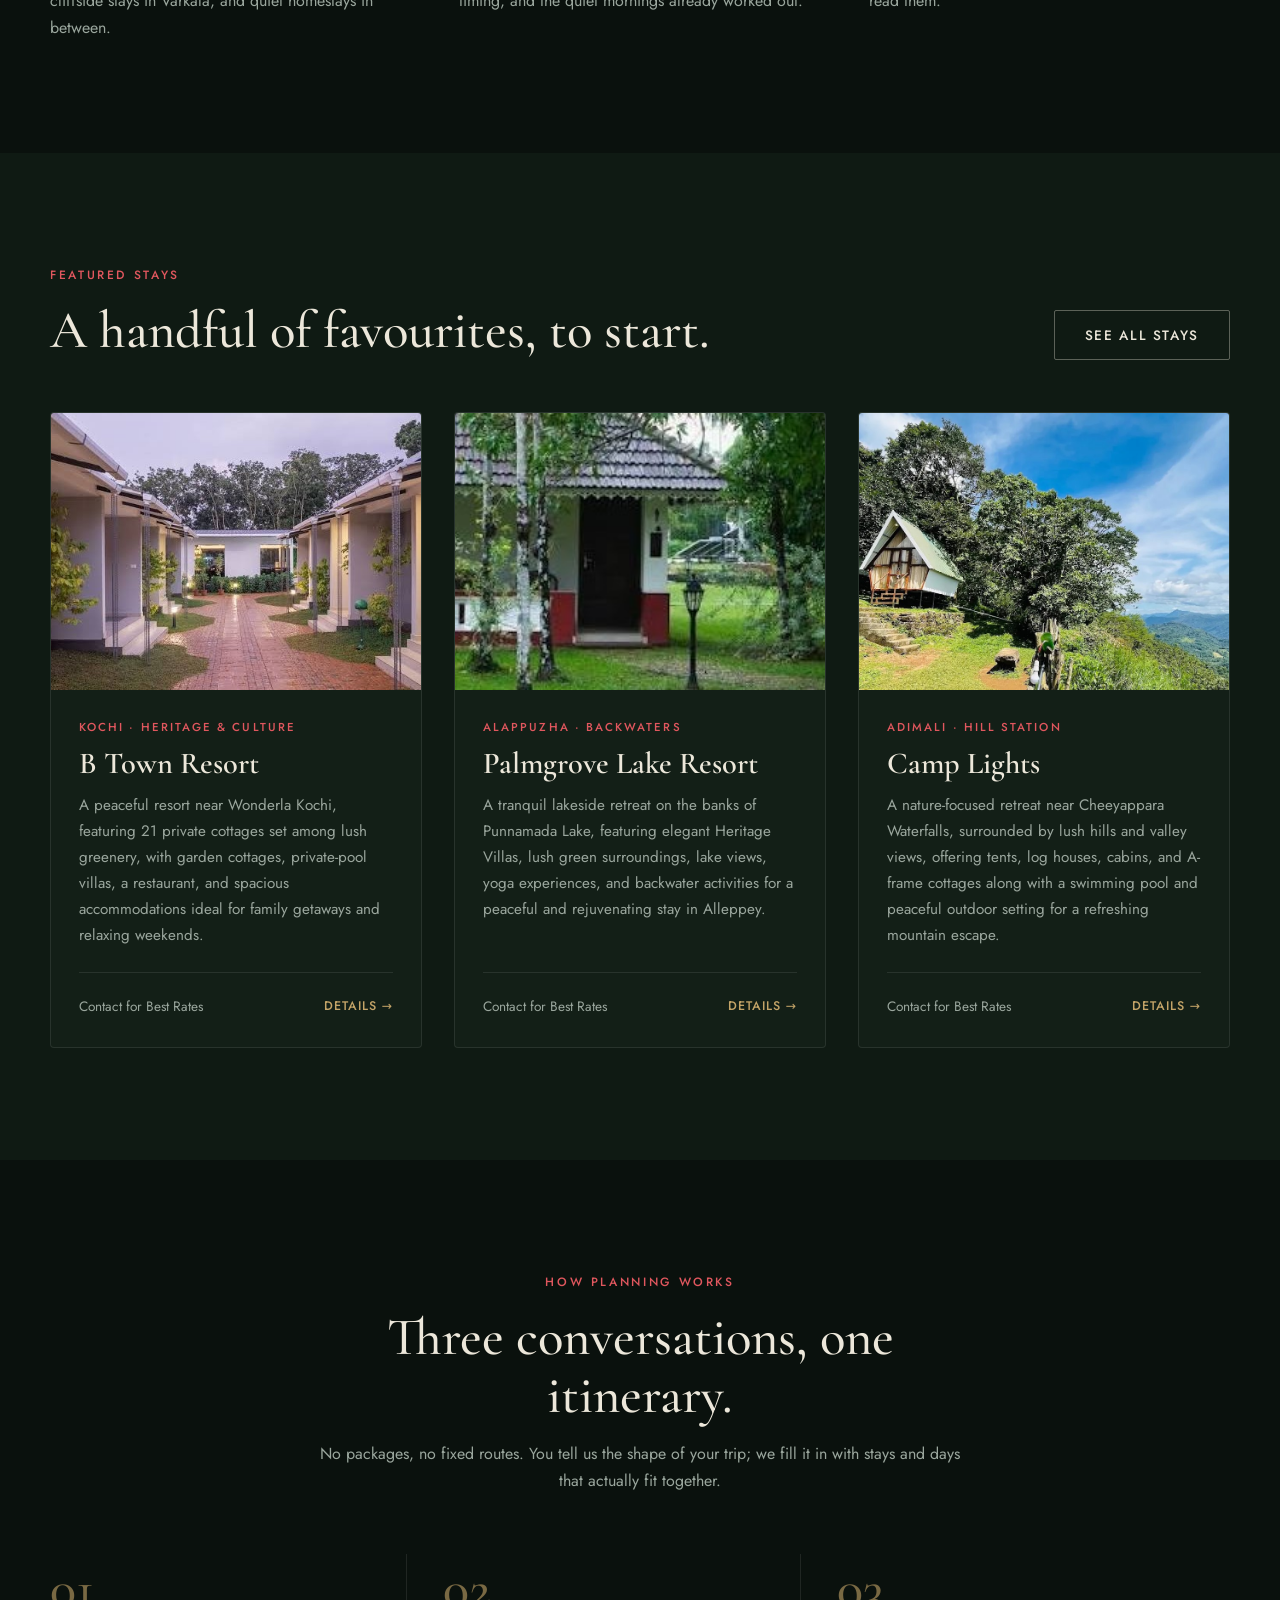
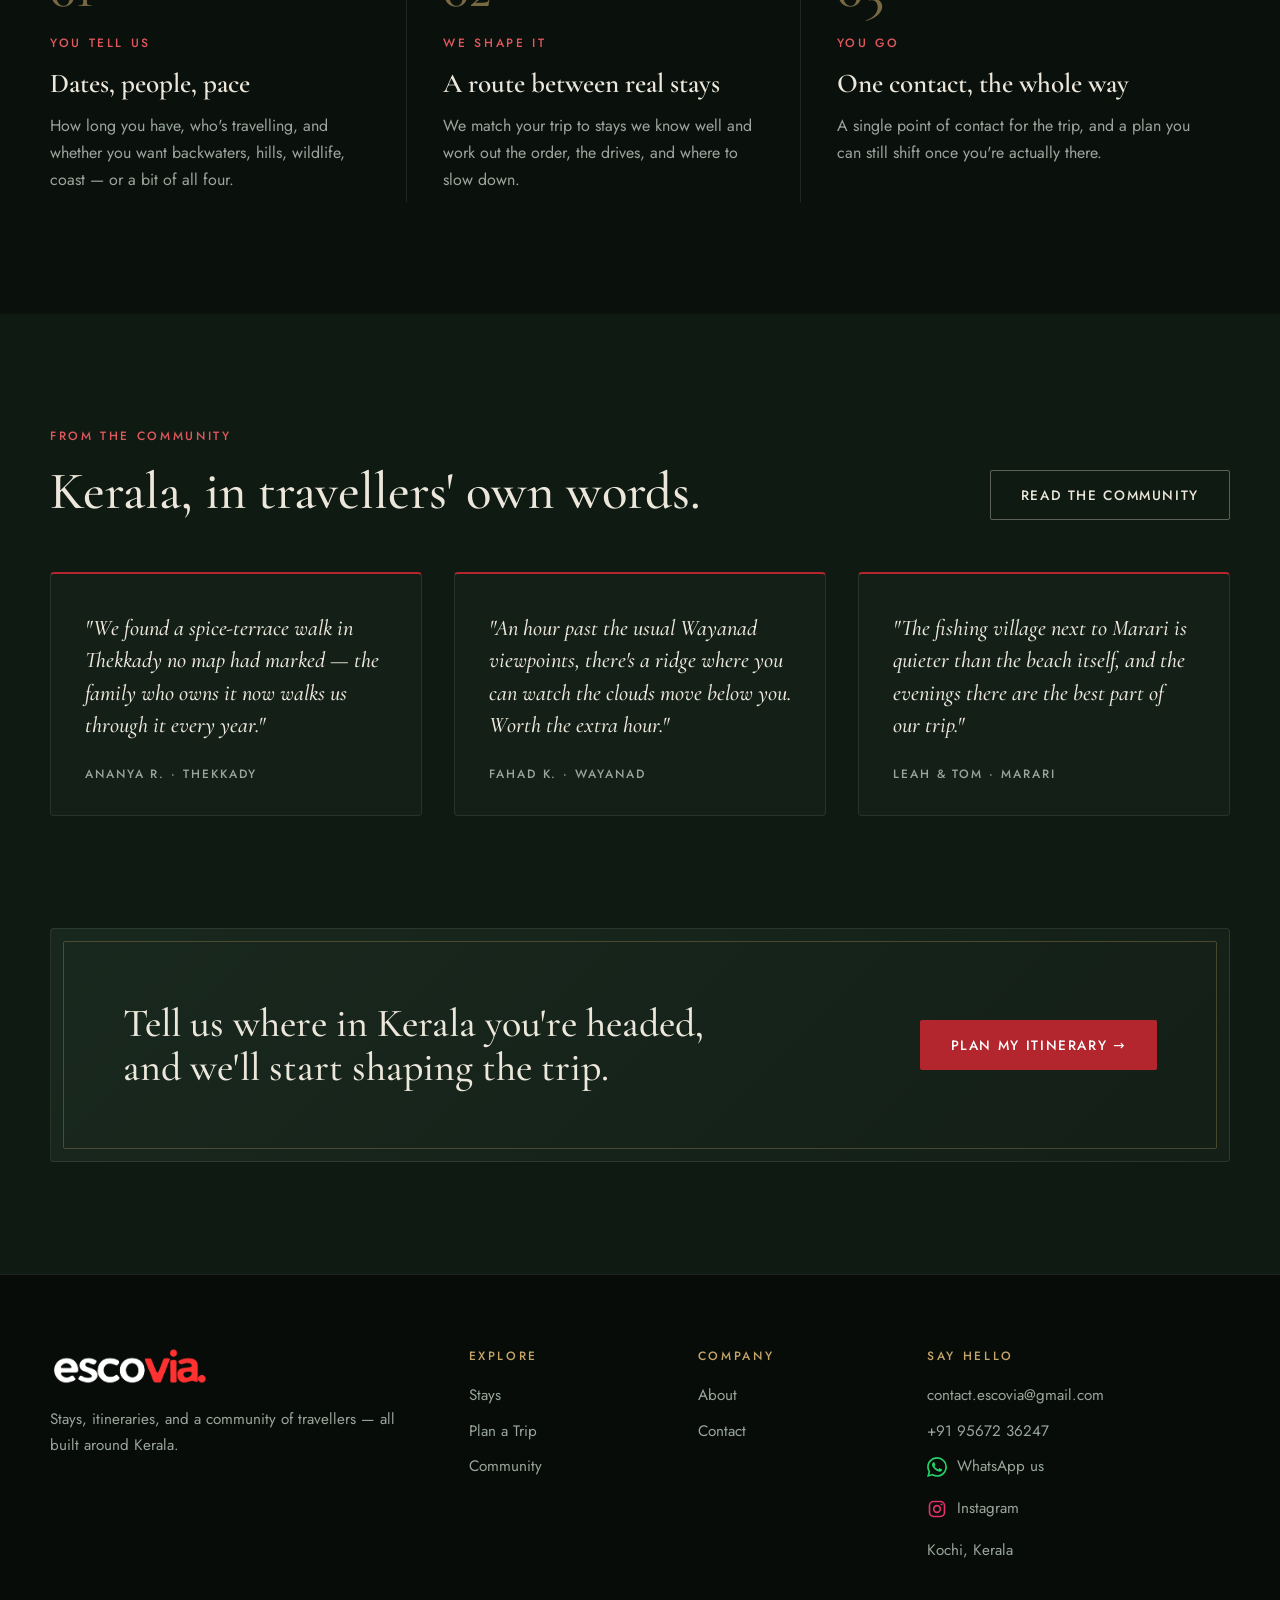
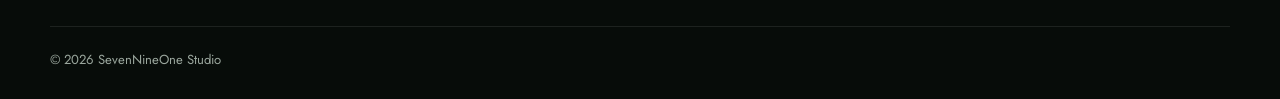
==== commit 59a155f7: "Update index.html WHATAPP ENQ" ====
--- a/index.html
+++ b/index.html
@@ -55,7 +55,7 @@
 </section>
 
 <div class="wrap finder-wrap">
-  <form class="finder" action="plan.html" method="get">
+  <form class="finder" id="finderForm" action="plan.html" method="get">
     <label>Where
       <select name="region">
         <option value="">Anywhere in Kerala</option>
@@ -85,7 +85,7 @@
   <div class="wrap">
     <ul class="stats" aria-label="Escovia at a glance">
       <li><strong><span data-count="10">10</span>+</strong><small>Partner locations</small></li>
-      <li><strong><span data-count="45">45</span>+</strong><small>Cozy properties</small></li>
+      <li><strong><span data-count="50">50</span>+</strong><small>Cozy properties</small></li>
       <li><strong><span data-count="10">10</span>+</strong><small>Happy customers</small></li>
     </ul>
   </div>
@@ -261,5 +261,33 @@
   </div>
 </footer>
 
+<script>
+  // Enquire Now -> open WhatsApp with the selected options
+  (function () {
+    var form = document.getElementById("finderForm");
+    if (!form) return;
+
+    form.addEventListener("submit", function (e) {
+      e.preventDefault(); // stop the plan.html redirect
+
+      var where  = form.region.value || "Anywhere in Kerala";
+      var style  = form.style.value || "Any style";
+      var date   = form.from.value
+        ? form.from.value.split("-").reverse().join("-")   // yyyy-mm-dd -> dd-mm-yyyy
+        : "Not selected";
+      var guests = form.guests.value;
+
+      var msg =
+        "Hi Escovia, I'd like to enquire about a staycation.\n\n" +
+        "Where: " + where + "\n" +
+        "Style: " + style + "\n" +
+        "Check-in: " + date + "\n" +
+        "Travellers: " + guests;
+
+      window.open("https://wa.me/919567236247?text=" + encodeURIComponent(msg), "_blank");
+    });
+  })();
+</script>
+
 </body>
 </html>
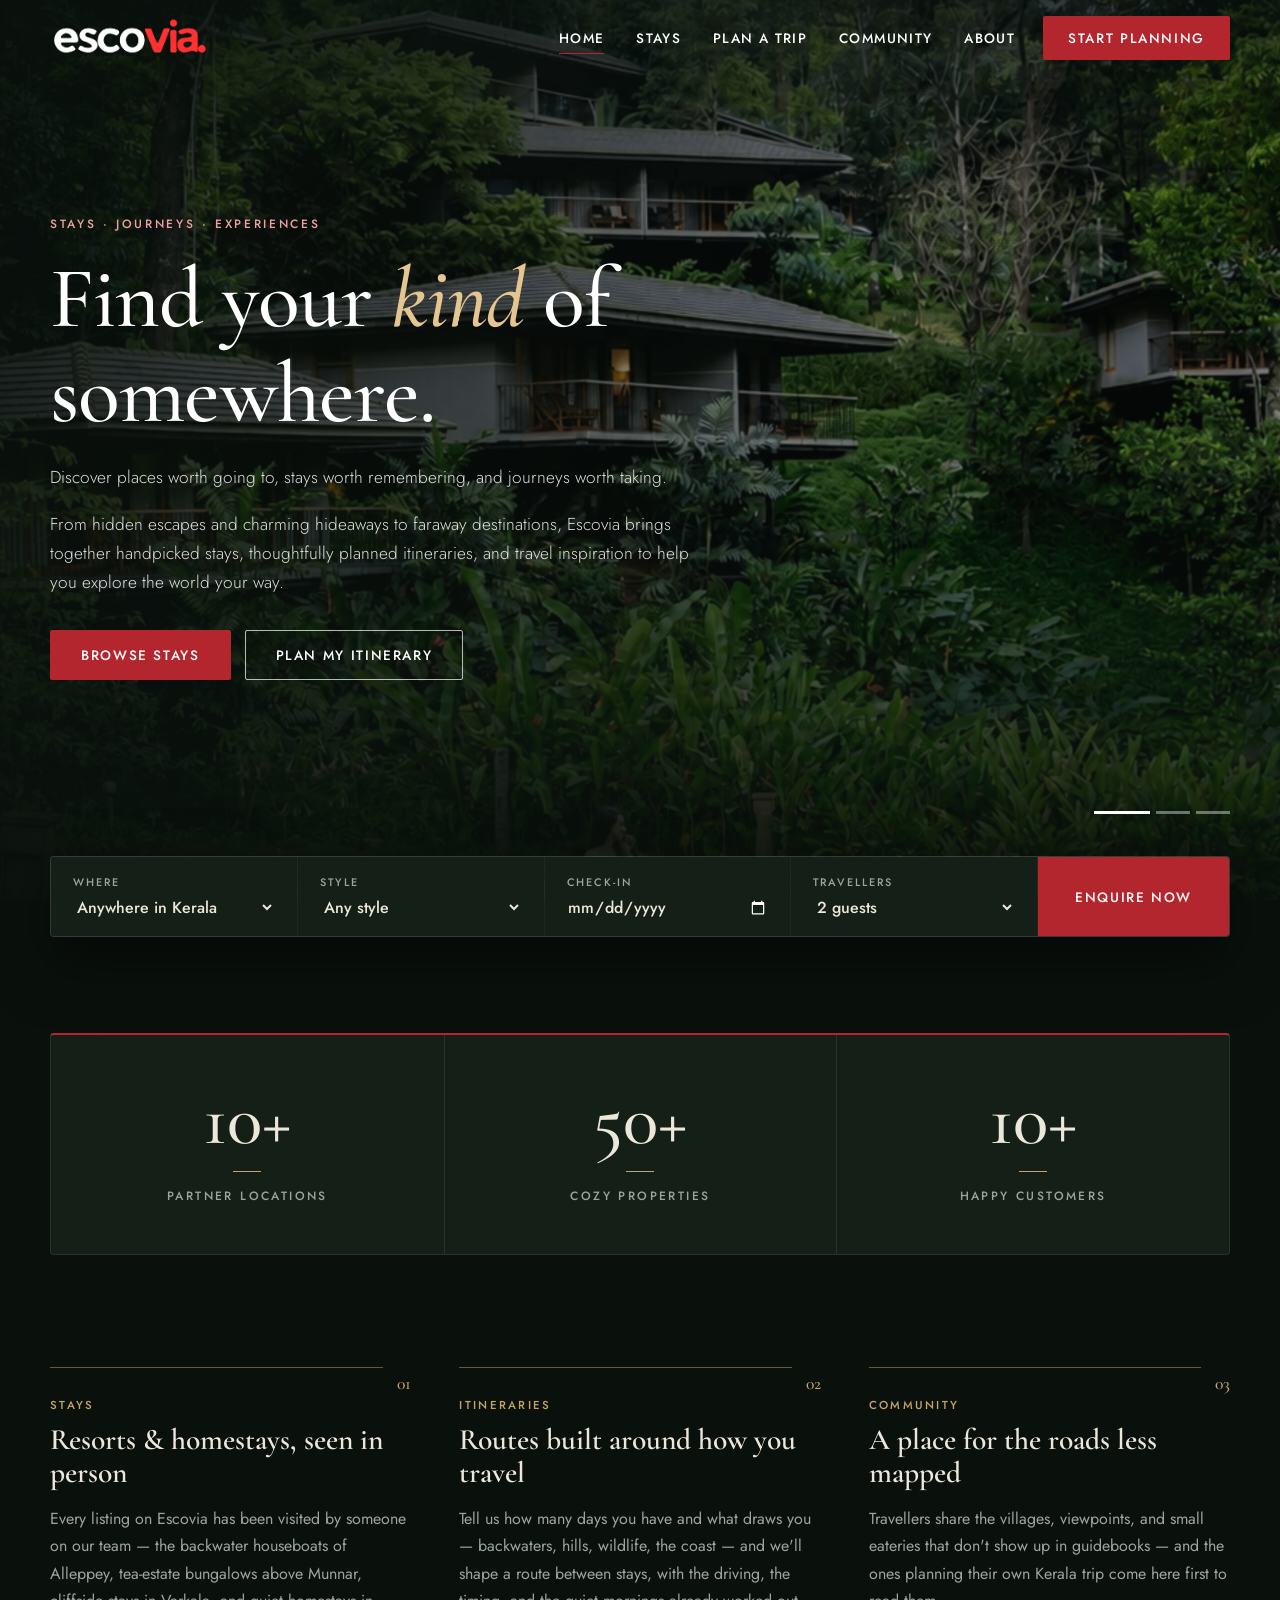
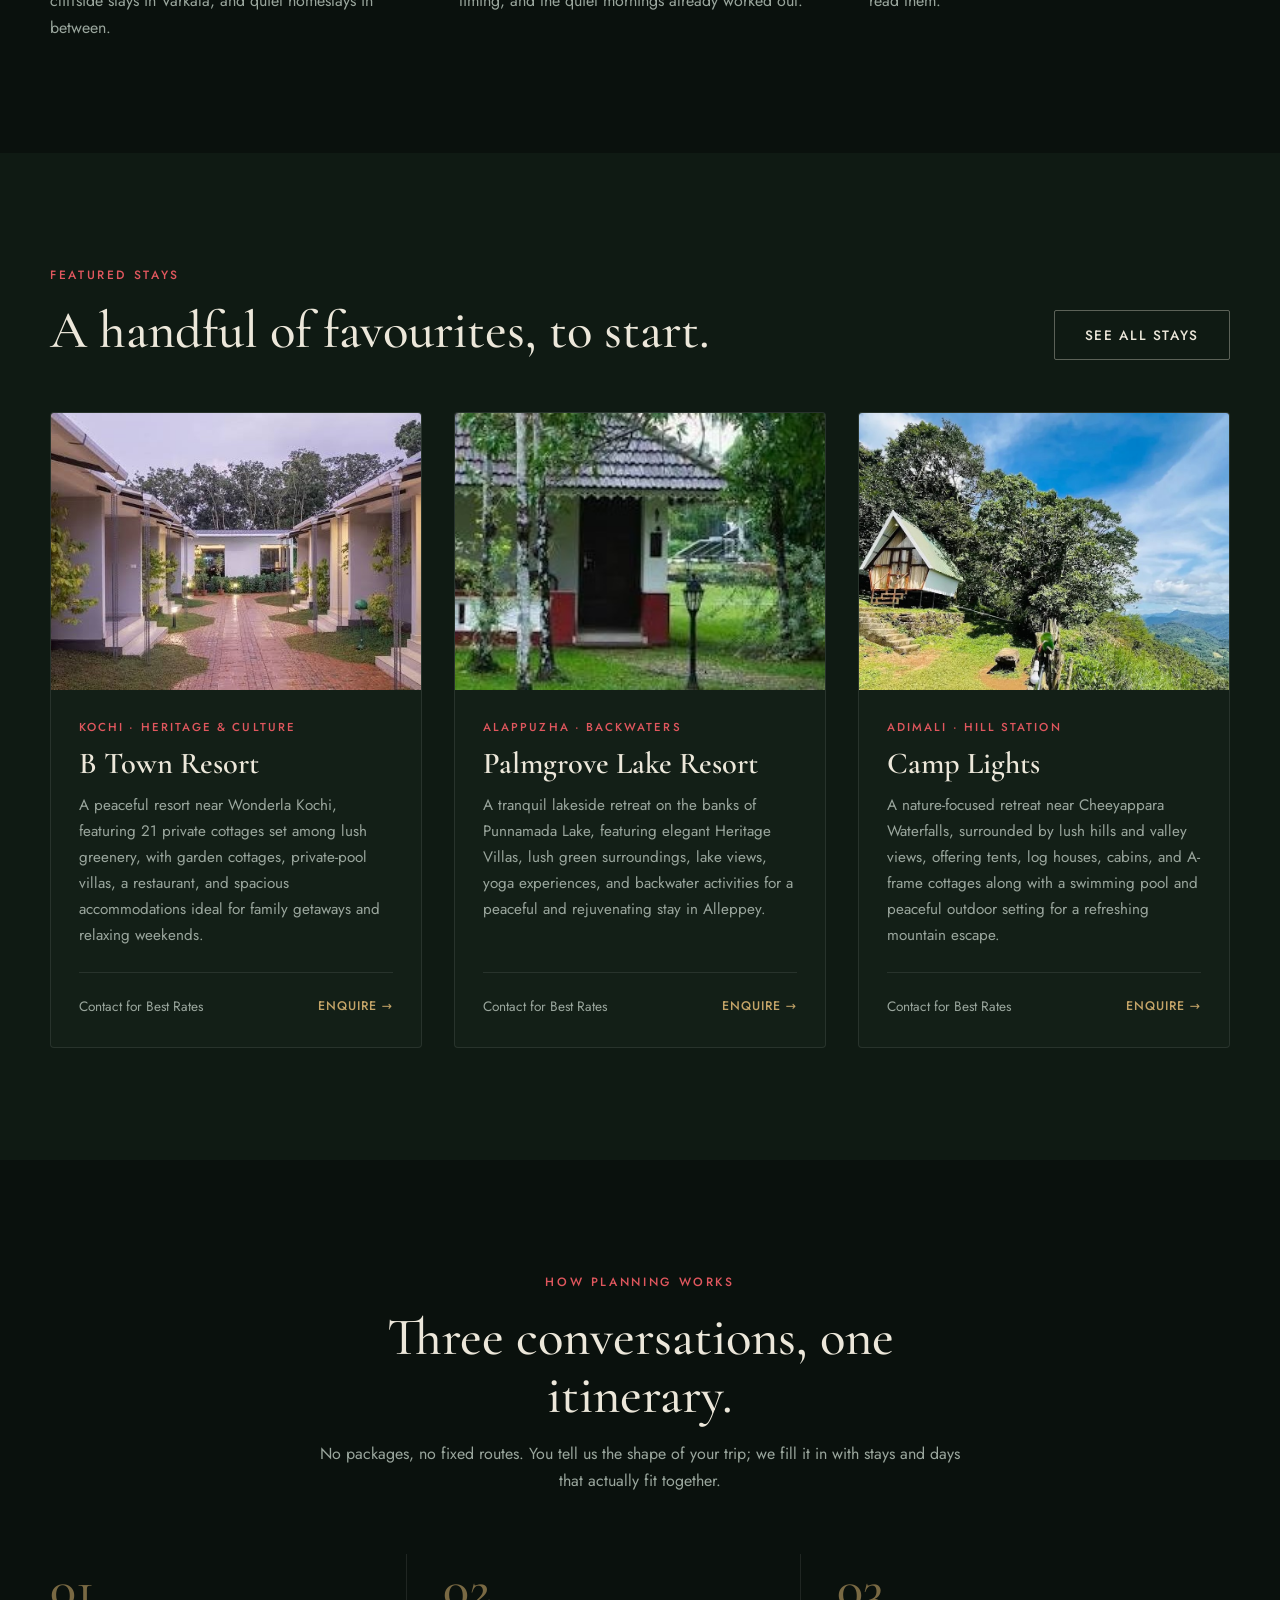
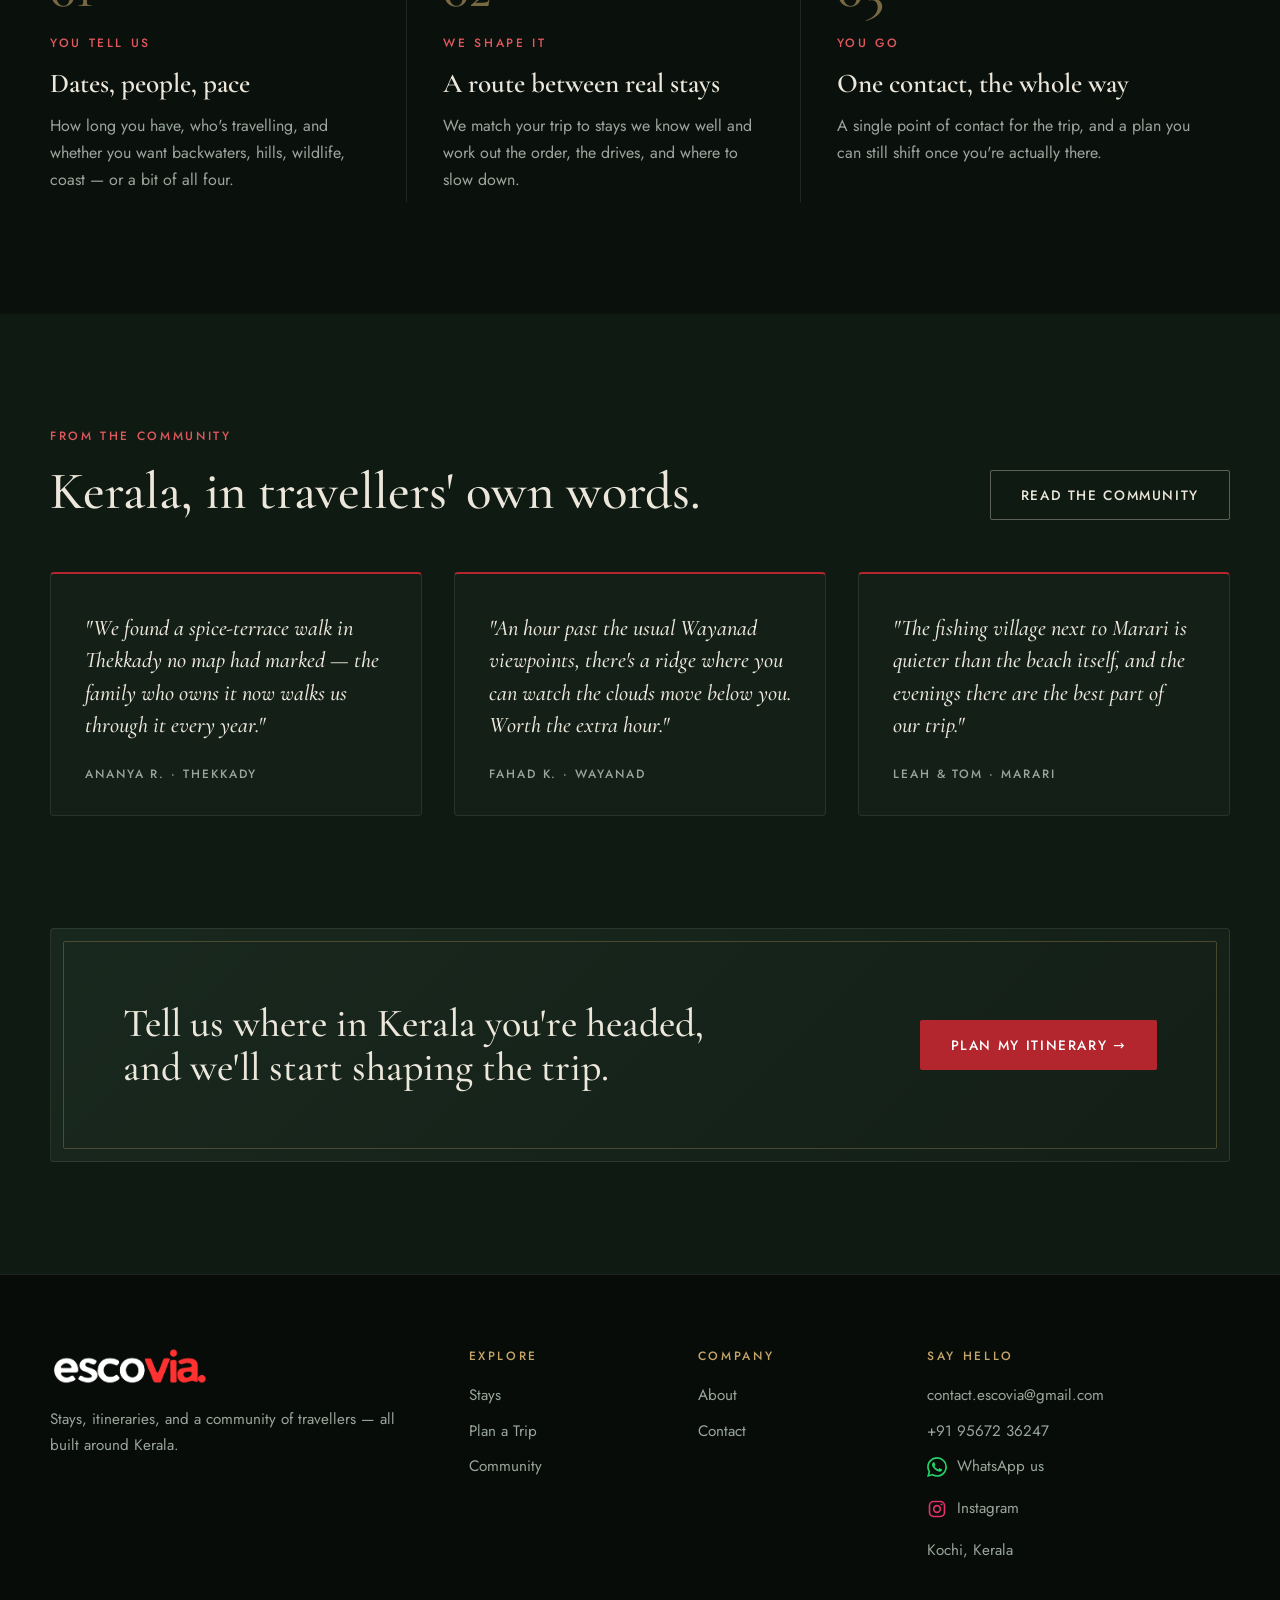
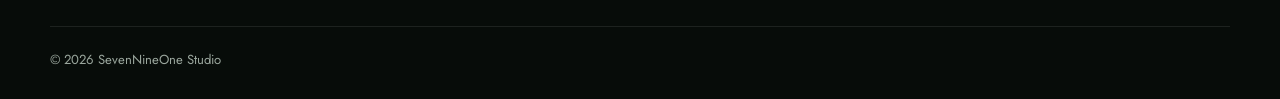
==== commit 1829ab41: "Update index.html" ====
--- a/index.html
+++ b/index.html
@@ -133,7 +133,7 @@
           <p class="region">Kochi · Heritage &amp; Culture</p>
           <h3>B Town Resort</h3>
           <p>A peaceful resort near Wonderla Kochi, featuring 21 private cottages set among lush greenery, with garden cottages, private-pool villas, a restaurant, and spacious accommodations ideal for family getaways and relaxing weekends.</p>
-          <div class="card-foot"><span>Contact for Best Rates</span><a href="stays.html">Details →</a></div>
+          <div class="card-foot"><span>Contact for Best Rates</span><a href="stays.html">Enquire →</a></div>
         </div>
       </article>
 
@@ -143,7 +143,7 @@
           <p class="region">Alappuzha · Backwaters</p>
           <h3>Palmgrove Lake Resort</h3>
           <p>A tranquil lakeside retreat on the banks of Punnamada Lake, featuring elegant Heritage Villas, lush green surroundings, lake views, yoga experiences, and backwater activities for a peaceful and rejuvenating stay in Alleppey.</p>
-          <div class="card-foot"><span>Contact for Best Rates</span><a href="stays.html">Details →</a></div>
+          <div class="card-foot"><span>Contact for Best Rates</span><a href="stays.html">Enquire →</a></div>
         </div>
       </article>
 
@@ -153,7 +153,7 @@
           <p class="region">Adimali · Hill Station</p>
           <h3>Camp Lights</h3>
           <p>A nature-focused retreat near Cheeyappara Waterfalls, surrounded by lush hills and valley views, offering tents, log houses, cabins, and A-frame cottages along with a swimming pool and peaceful outdoor setting for a refreshing mountain escape.</p>
-          <div class="card-foot"><span>Contact for Best Rates</span><a href="stays.html">Details →</a></div>
+          <div class="card-foot"><span>Contact for Best Rates</span><a href="stays.html">Enquire →</a></div>
         </div>
       </article>
     </div>
@@ -262,7 +262,9 @@
 </footer>
 
 <script>
-  // Enquire Now -> open WhatsApp with the selected options
+  var WHATSAPP_NUMBER = "919567236247";
+
+  // 1) Search bar "Enquire Now" -> WhatsApp with the selected options
   (function () {
     var form = document.getElementById("finderForm");
     if (!form) return;
@@ -284,7 +286,31 @@
         "Check-in: " + date + "\n" +
         "Travellers: " + guests;
 
-      window.open("https://wa.me/919567236247?text=" + encodeURIComponent(msg), "_blank");
+      window.open("https://wa.me/" + WHATSAPP_NUMBER + "?text=" + encodeURIComponent(msg), "_blank");
+    });
+  })();
+
+  // 2) Featured stay cards "Enquire →" -> WhatsApp with that property's details
+  (function () {
+    var cards = document.querySelectorAll(".card");
+    Array.prototype.forEach.call(cards, function (card) {
+      var link   = card.querySelector(".card-foot a");
+      var nameEl = card.querySelector("h3");
+      var regEl  = card.querySelector(".region");
+      if (!link || !nameEl) return;
+
+      var name   = nameEl.textContent.trim();
+      var region = regEl ? regEl.textContent.trim() : "";
+
+      var msg =
+        "Hi Escovia, I'd like to enquire about this property:\n\n" +
+        "Property: " + name + "\n" +
+        (region ? "Location: " + region + "\n" : "") +
+        "\nCould you please share availability and the best rates?";
+
+      link.href   = "https://wa.me/" + WHATSAPP_NUMBER + "?text=" + encodeURIComponent(msg);
+      link.target = "_blank";
+      link.rel    = "noopener";
     });
   })();
 </script>
